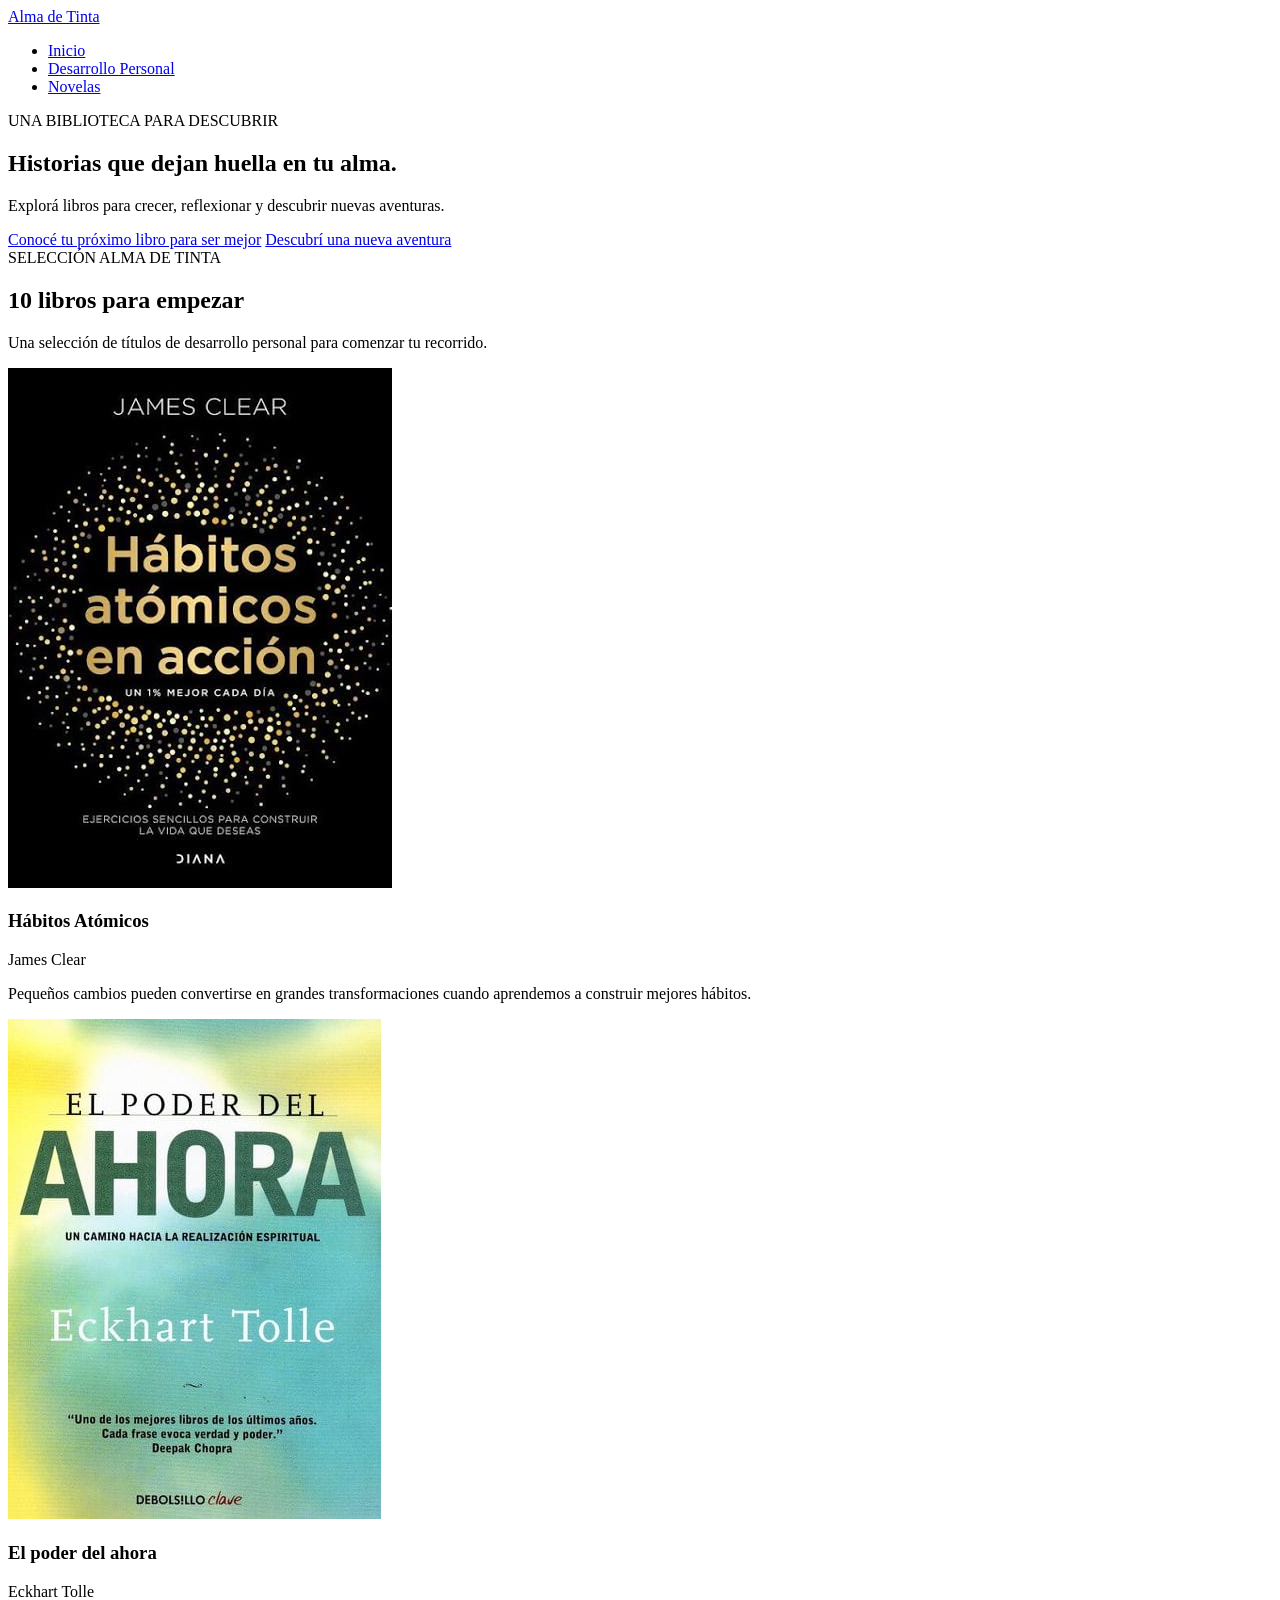
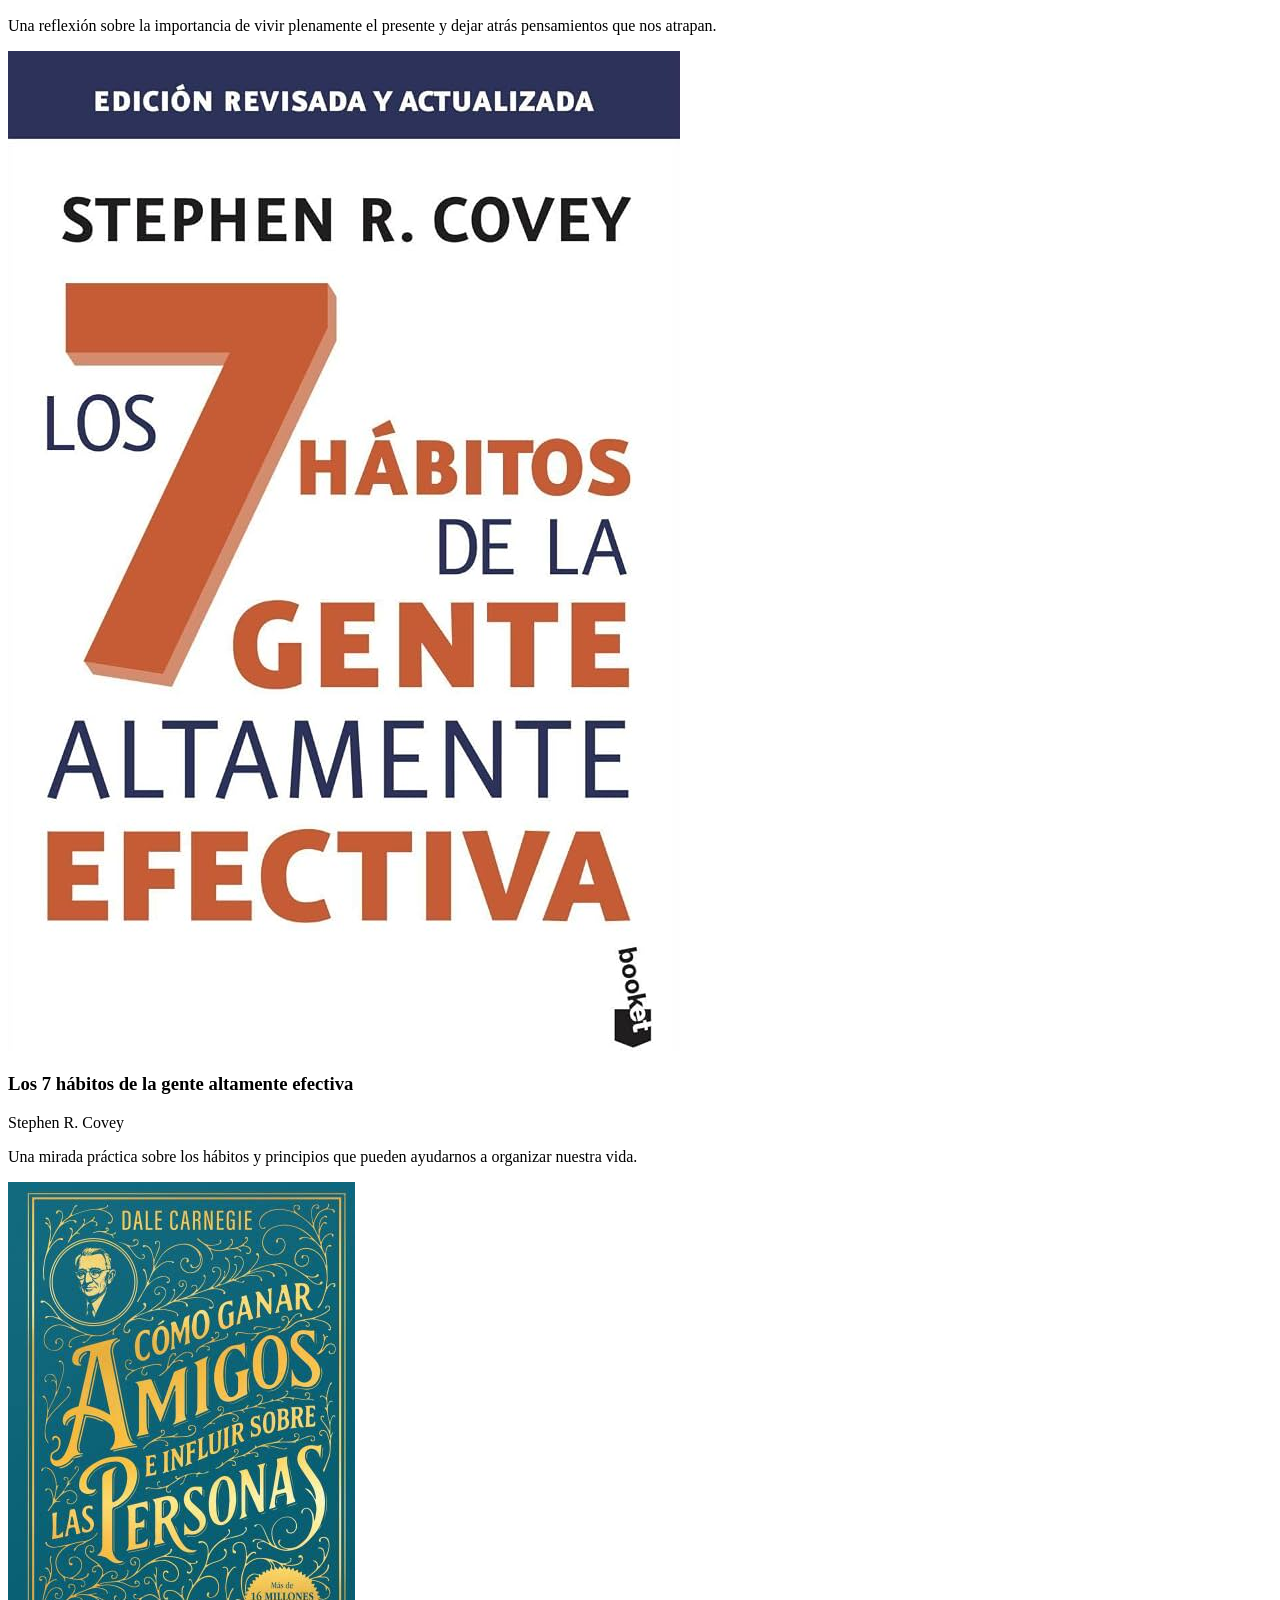
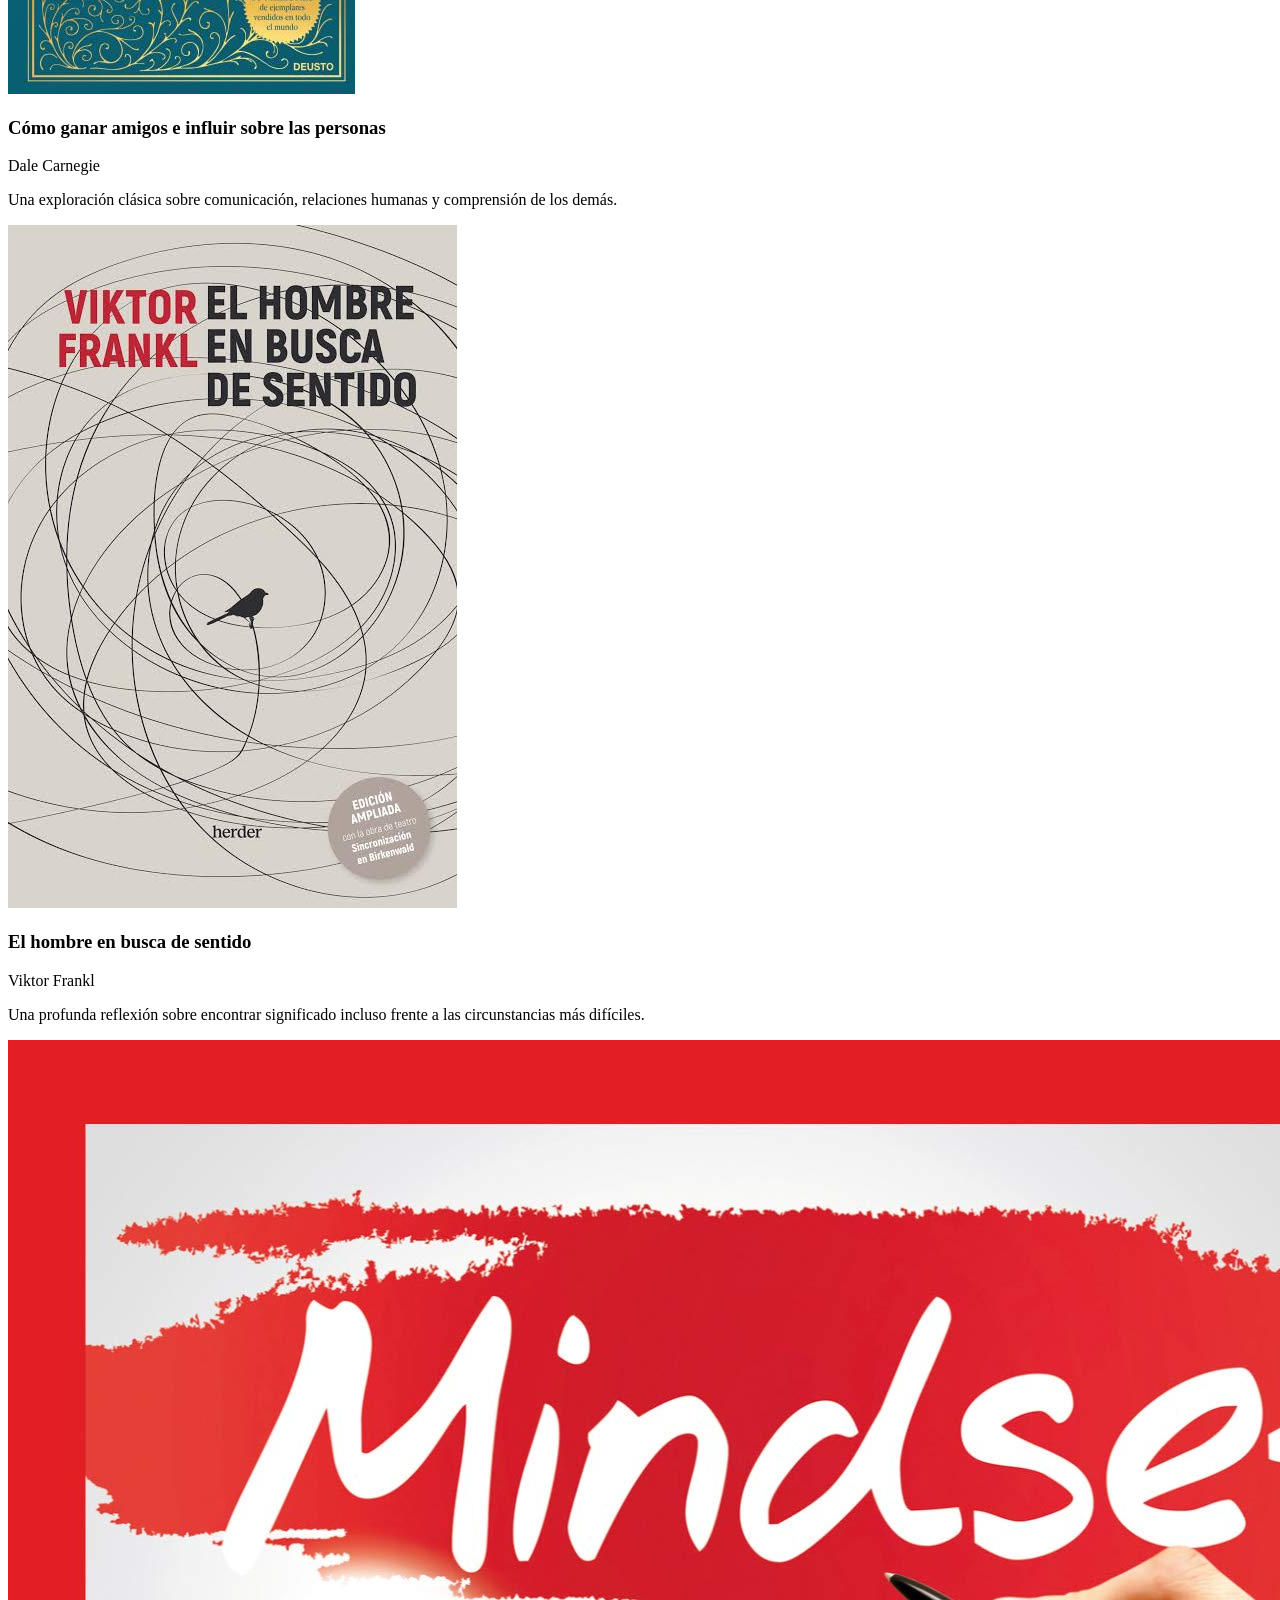
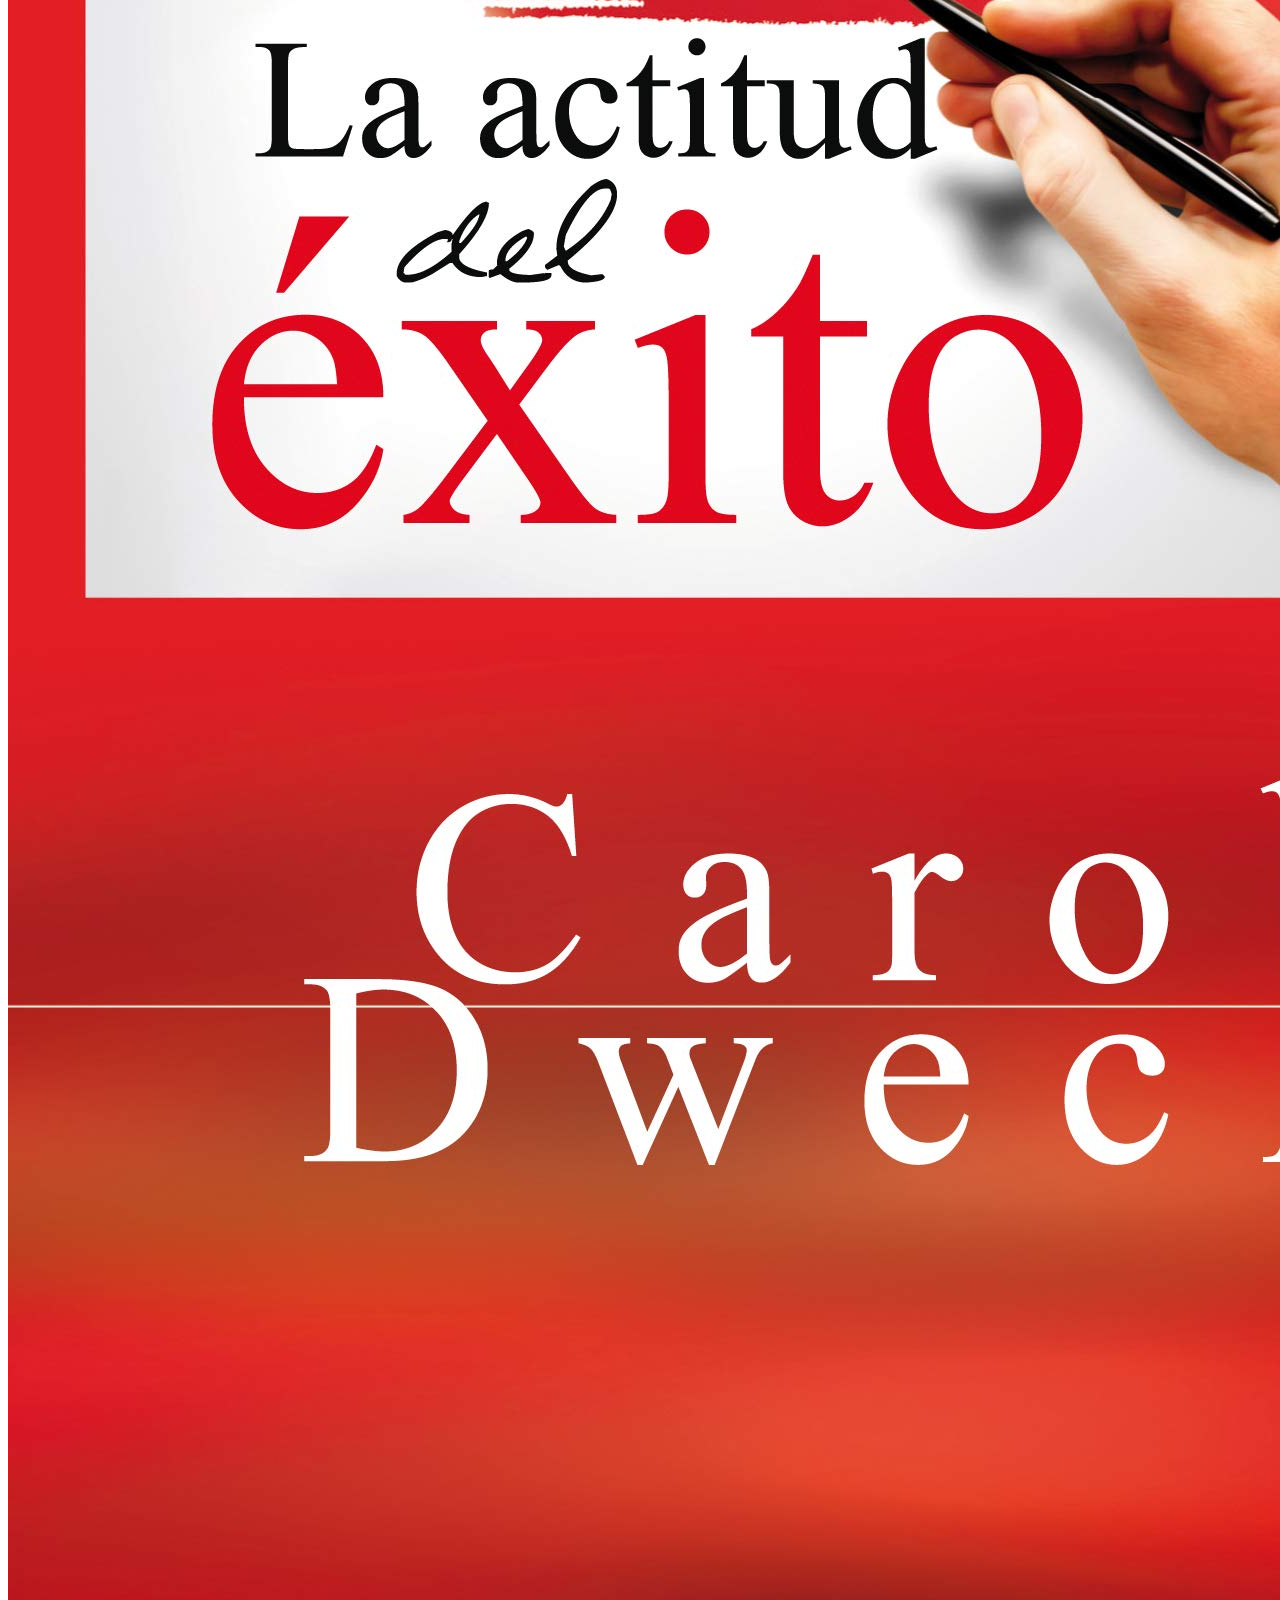
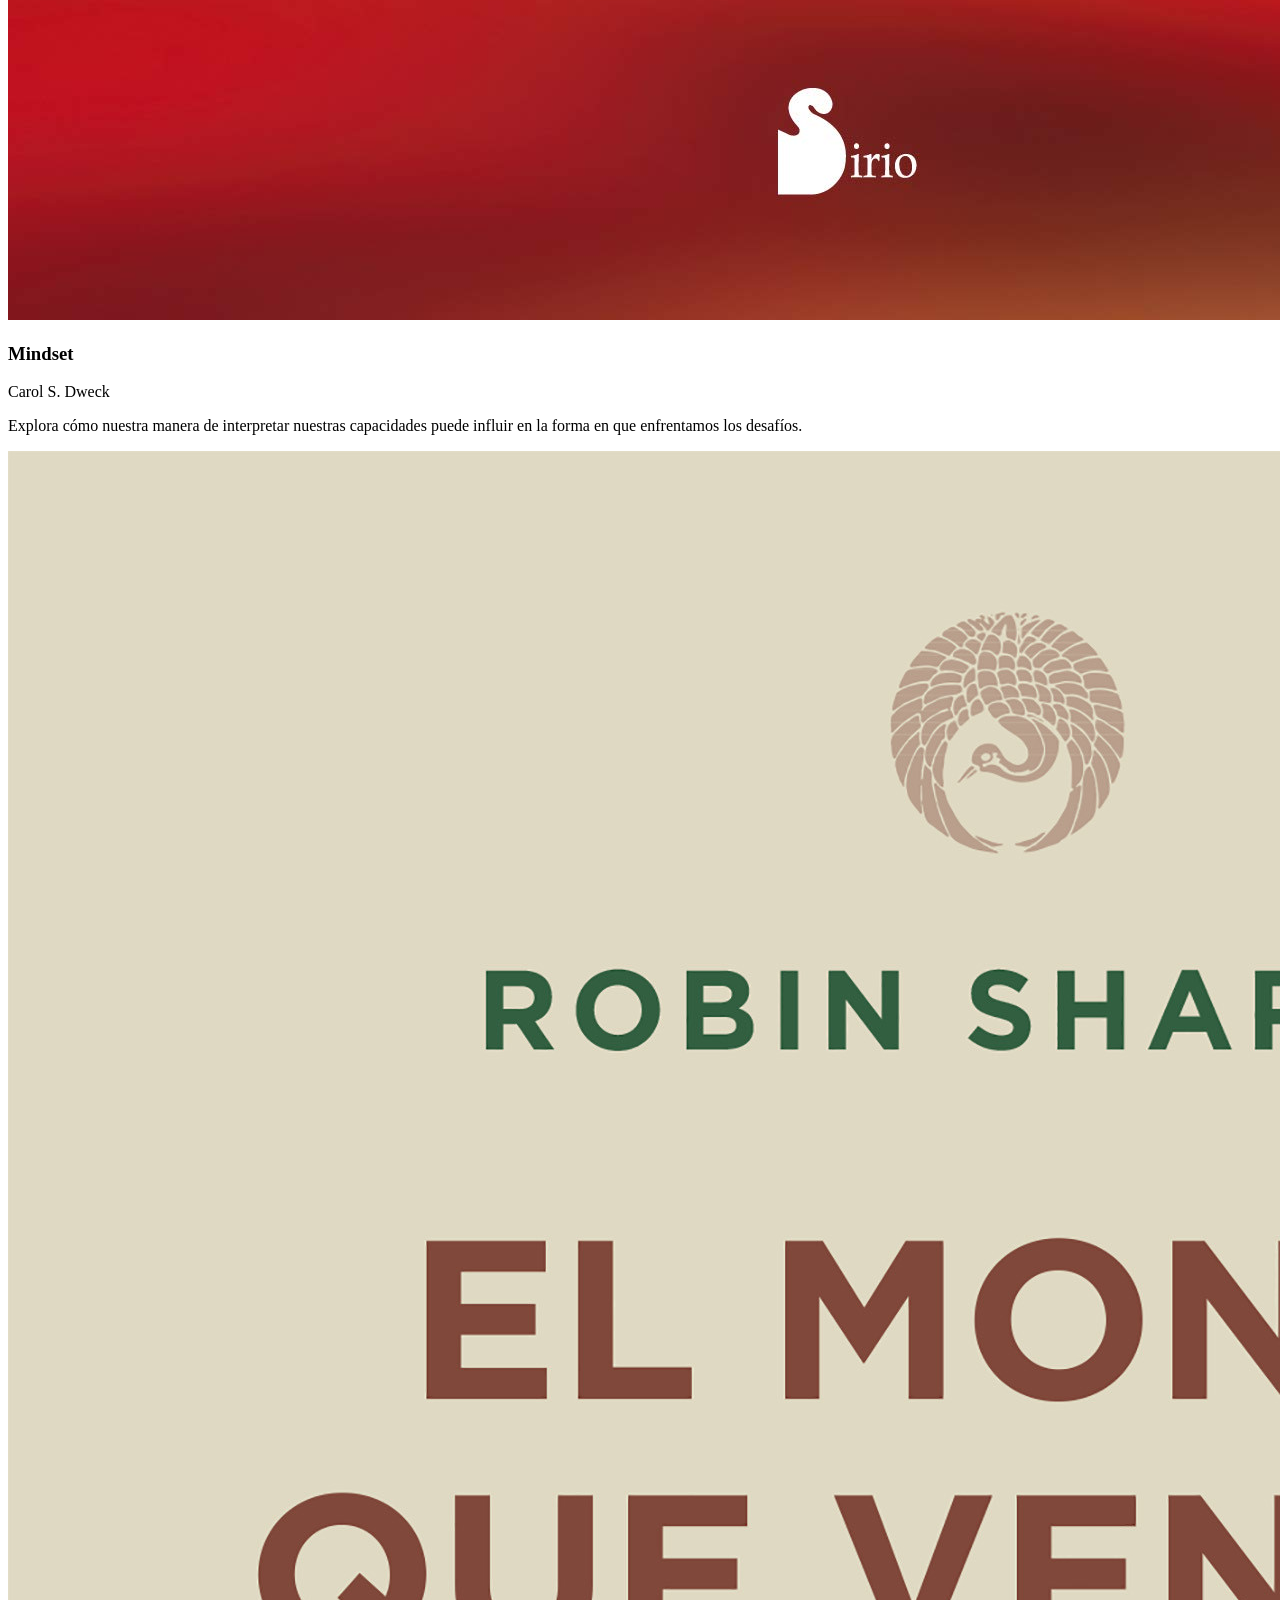
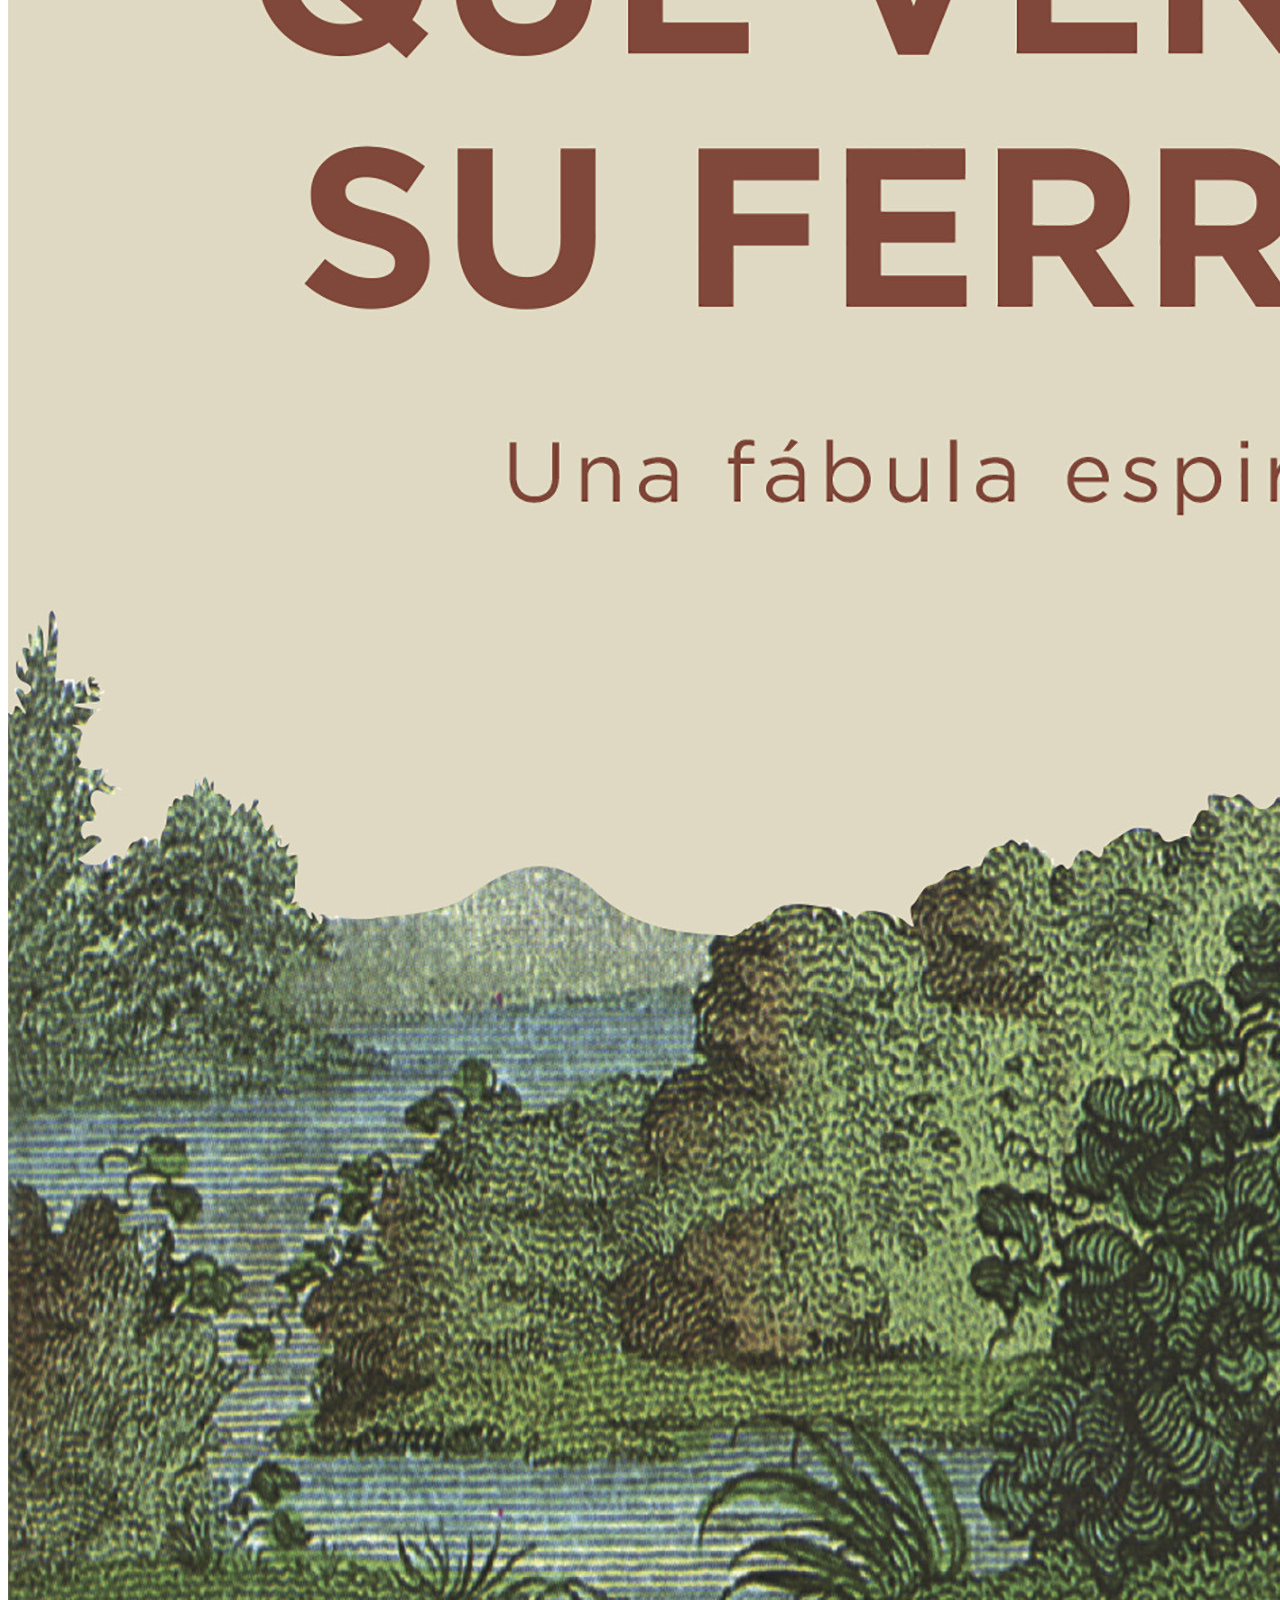
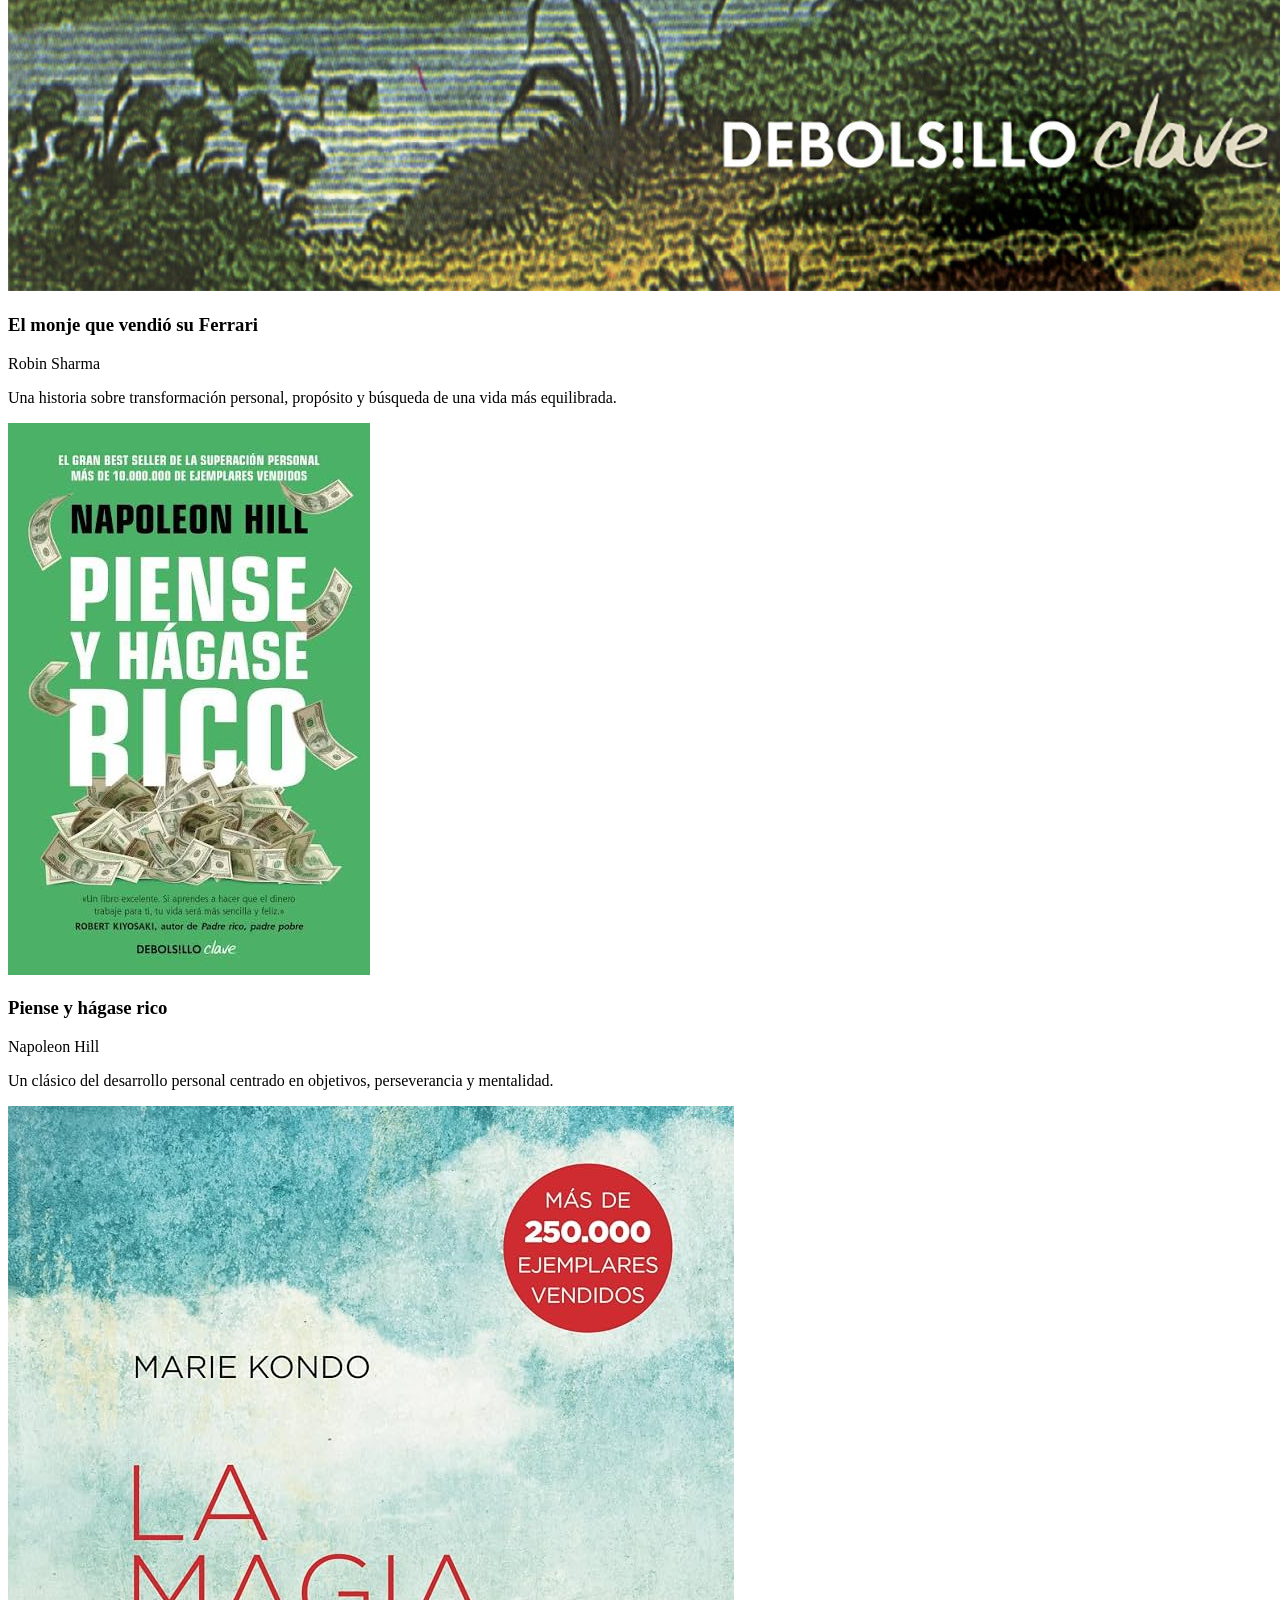
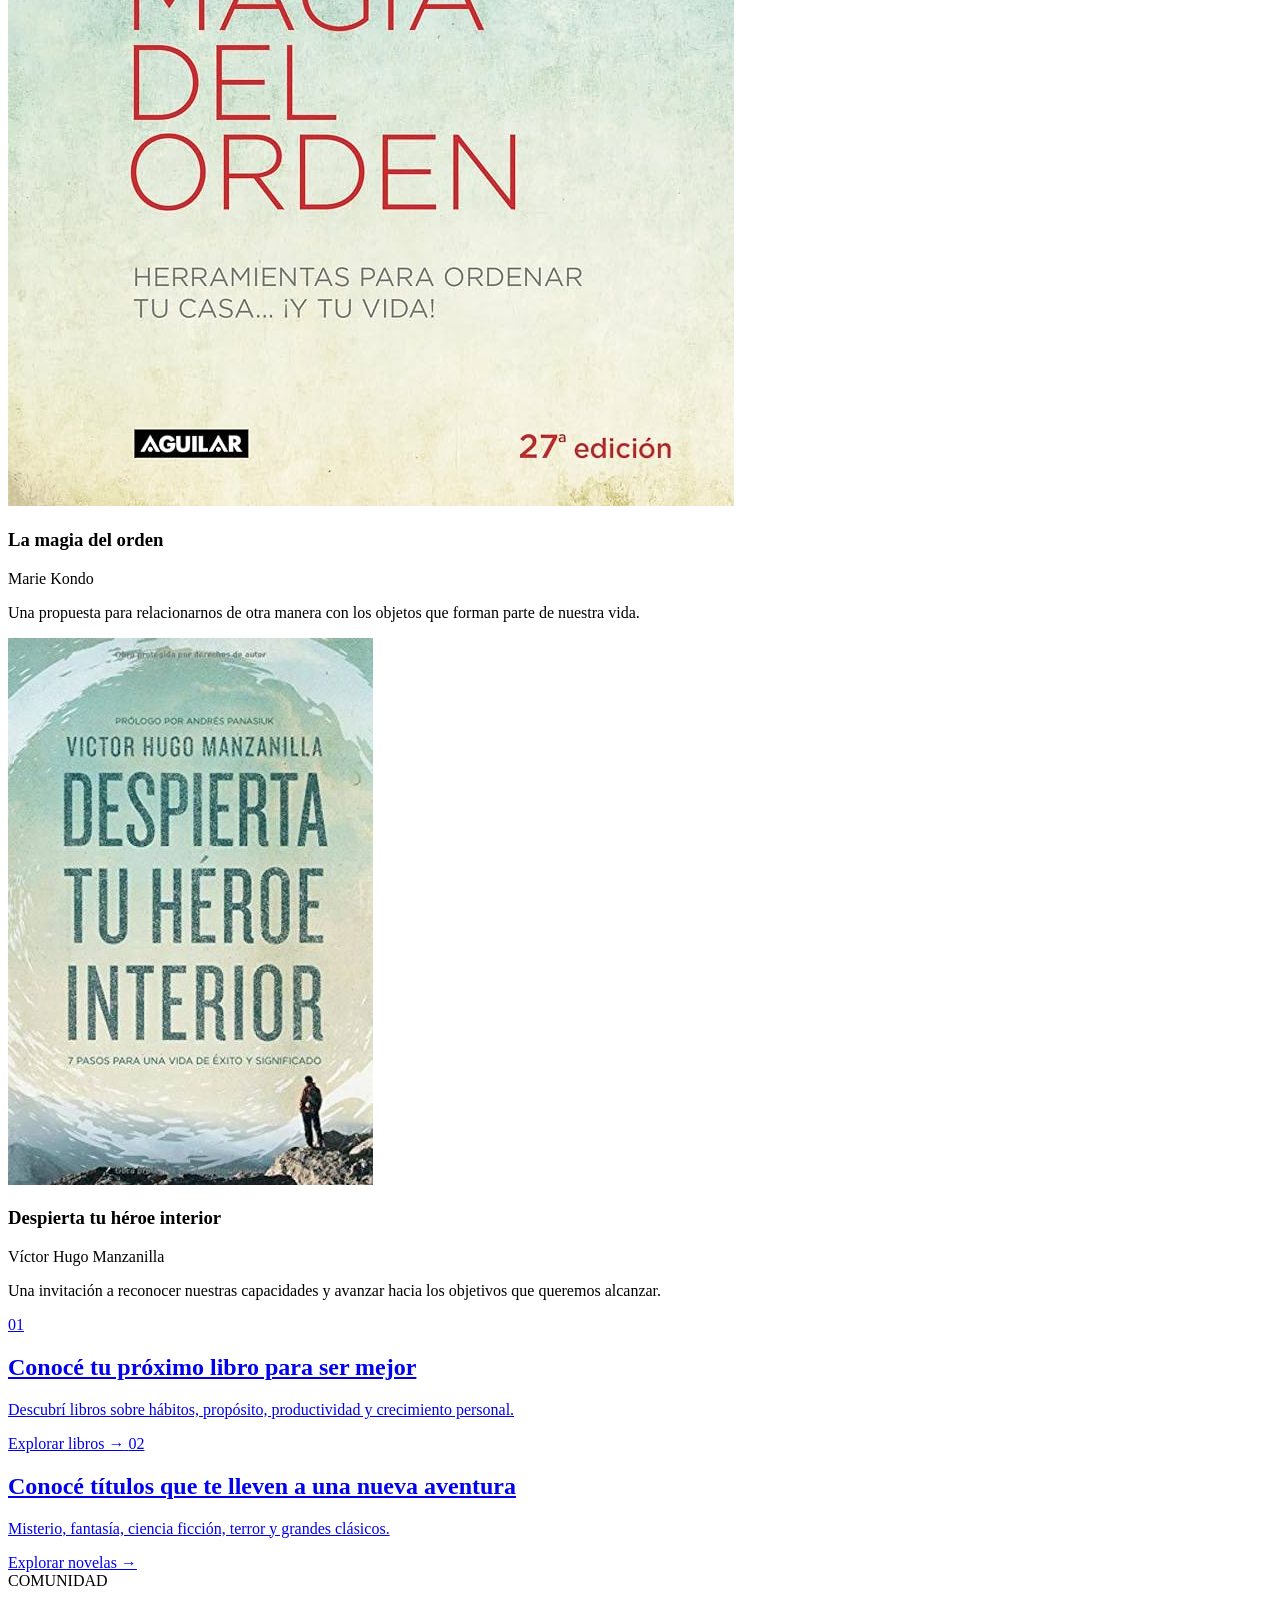
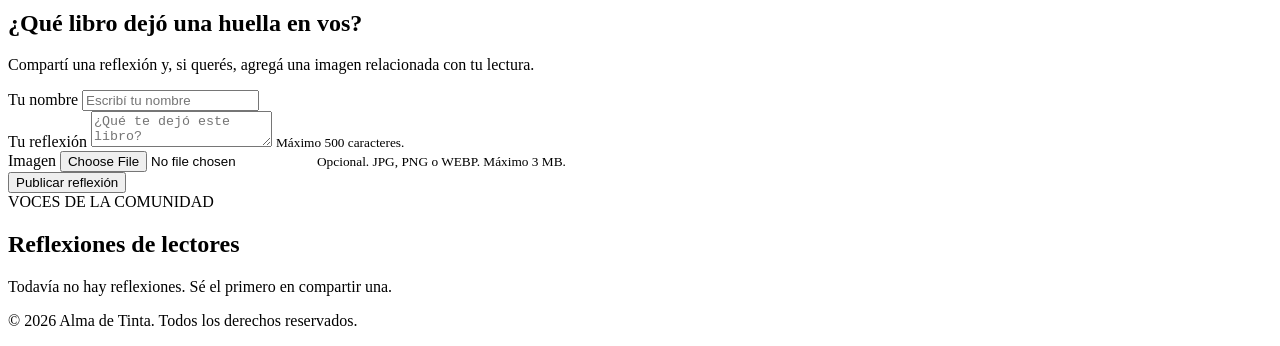
==== index.html @ 7ba9604d "Add files via upload" ====
<!DOCTYPE html>
<html lang="es">
<head>
    <meta charset="UTF-8">
    <meta name="viewport" content="width=device-width, initial-scale=1.0">
    <title>Alma de Tinta | Inicio</title>
    <link rel="stylesheet" href="css/estilos.css">
</head>
<body>

    <header class="main-header">
        <div class="container">
            <a href="index.html" class="logo">Alma de Tinta</a>
            <nav class="main-nav">
                <ul>
                    <li><a href="index.html" class="active">Inicio</a></li>
                    <li><a href="desarrollo.html">Desarrollo Personal</a></li>
                    <li><a href="novelas.html">Novelas</a></li>
                </ul>
            </nav>
        </div>
    </header>

    <main>
        <section class="hero">
            <div class="hero-content">
                <span class="eyebrow">UNA BIBLIOTECA PARA DESCUBRIR</span>
                <h1>Historias que dejan <span>huella en tu alma.</span></h1>
                <p>Explorá libros para crecer, reflexionar y descubrir nuevas aventuras.</p>
                <div class="hero-buttons">
                    <a href="desarrollo.html" class="btn btn-primary">Conocé tu próximo libro para ser mejor</a>
                    <a href="novelas.html" class="btn btn-secondary">Descubrí una nueva aventura</a>
                </div>
            </div>
        </section>

        <section class="section">
            <div class="container">
                <div class="section-heading">
                    <span class="eyebrow">SELECCIÓN ALMA DE TINTA</span>
                    <h2>10 libros para empezar</h2>
                    <p>Una selección de títulos de desarrollo personal para comenzar tu recorrido.</p>
                </div>
                <div class="book-grid">
                    <article class="book-card">
                        <div class="book-cover">
                            <img src="img/portadas/habitos-atomicos.jpg" alt="Hábitos Atómicos" onerror="this.src='https://placehold.co/400x600/1B2430/D4AF37?text=Portada';">
                        </div>
                        <div class="book-info">
                            <h3>Hábitos Atómicos</h3>
                            <p class="author">James Clear</p>
                            <p class="description">Pequeños cambios pueden convertirse en grandes transformaciones cuando aprendemos a construir mejores hábitos.</p>
                        </div>
                    </article>

                    <article class="book-card">
                        <div class="book-cover">
                            <img src="img/portadas/poder-del-ahora.jpg" alt="El poder del ahora" onerror="this.src='https://placehold.co/400x600/1B2430/D4AF37?text=Portada';">
                        </div>
                        <div class="book-info">
                            <h3>El poder del ahora</h3>
                            <p class="author">Eckhart Tolle</p>
                            <p class="description">Una reflexión sobre la importancia de vivir plenamente el presente y dejar atrás pensamientos que nos atrapan.</p>
                        </div>
                    </article>

                    <article class="book-card">
                        <div class="book-cover">
                            <img src="img/portadas/7-habitos.jpg" alt="Los 7 hábitos de la gente altamente efectiva" onerror="this.src='https://placehold.co/400x600/1B2430/D4AF37?text=Portada';">
                        </div>
                        <div class="book-info">
                            <h3>Los 7 hábitos de la gente altamente efectiva</h3>
                            <p class="author">Stephen R. Covey</p>
                            <p class="description">Una mirada práctica sobre los hábitos y principios que pueden ayudarnos a organizar nuestra vida.</p>
                        </div>
                    </article>

                    <article class="book-card">
                        <div class="book-cover">
                            <img src="img/portadas/como-ganar-amigos.jpg" alt="Cómo ganar amigos e influir sobre las personas" onerror="this.src='https://placehold.co/400x600/1B2430/D4AF37?text=Portada';">
                        </div>
                        <div class="book-info">
                            <h3>Cómo ganar amigos e influir sobre las personas</h3>
                            <p class="author">Dale Carnegie</p>
                            <p class="description">Una exploración clásica sobre comunicación, relaciones humanas y comprensión de los demás.</p>
                        </div>
                    </article>

                    <article class="book-card">
                        <div class="book-cover">
                            <img src="img/portadas/hombre-busca-sentido.jpg" alt="El hombre en busca de sentido" onerror="this.src='https://placehold.co/400x600/1B2430/D4AF37?text=Portada';">
                        </div>
                        <div class="book-info">
                            <h3>El hombre en busca de sentido</h3>
                            <p class="author">Viktor Frankl</p>
                            <p class="description">Una profunda reflexión sobre encontrar significado incluso frente a las circunstancias más difíciles.</p>
                        </div>
                    </article>

                    <article class="book-card">
                        <div class="book-cover">
                            <img src="img/portadas/mindset.jpg" alt="Mindset" onerror="this.src='https://placehold.co/400x600/1B2430/D4AF37?text=Portada';">
                        </div>
                        <div class="book-info">
                            <h3>Mindset</h3>
                            <p class="author">Carol S. Dweck</p>
                            <p class="description">Explora cómo nuestra manera de interpretar nuestras capacidades puede influir en la forma en que enfrentamos los desafíos.</p>
                        </div>
                    </article>

                    <article class="book-card">
                        <div class="book-cover">
                            <img src="img/portadas/monje-ferrari.jpg" alt="El monje que vendió su Ferrari" onerror="this.src='https://placehold.co/400x600/1B2430/D4AF37?text=Portada';">
                        </div>
                        <div class="book-info">
                            <h3>El monje que vendió su Ferrari</h3>
                            <p class="author">Robin Sharma</p>
                            <p class="description">Una historia sobre transformación personal, propósito y búsqueda de una vida más equilibrada.</p>
                        </div>
                    </article>

                    <article class="book-card">
                        <div class="book-cover">
                            <img src="img/portadas/piense-hagase-rico.jpg" alt="Piense y hágase rico" onerror="this.src='https://placehold.co/400x600/1B2430/D4AF37?text=Portada';">
                        </div>
                        <div class="book-info">
                            <h3>Piense y hágase rico</h3>
                            <p class="author">Napoleon Hill</p>
                            <p class="description">Un clásico del desarrollo personal centrado en objetivos, perseverancia y mentalidad.</p>
                        </div>
                    </article>

                    <article class="book-card">
                        <div class="book-cover">
                            <img src="img/portadas/magia-del-orden.jpg" alt="La magia del orden" onerror="this.src='https://placehold.co/400x600/1B2430/D4AF37?text=Portada';">
                        </div>
                        <div class="book-info">
                            <h3>La magia del orden</h3>
                            <p class="author">Marie Kondo</p>
                            <p class="description">Una propuesta para relacionarnos de otra manera con los objetos que forman parte de nuestra vida.</p>
                        </div>
                    </article>

                    <article class="book-card">
                        <div class="book-cover">
                            <img src="img/portadas/heroe-interior.jpg" alt="Despierta tu héroe interior" onerror="this.src='https://placehold.co/400x600/1B2430/D4AF37?text=Portada';">
                        </div>
                        <div class="book-info">
                            <h3>Despierta tu héroe interior</h3>
                            <p class="author">Víctor Hugo Manzanilla</p>
                            <p class="description">Una invitación a reconocer nuestras capacidades y avanzar hacia los objetivos que queremos alcanzar.</p>
                        </div>
                    </article>
                </div>
            </div>
        </section>

        <section class="discover-section">
            <div class="container">
                <div class="discover-grid">
                    <a href="desarrollo.html" class="discover-card">
                        <span class="discover-number">01</span>
                        <h2>Conocé tu próximo libro para ser mejor</h2>
                        <p>Descubrí libros sobre hábitos, propósito, productividad y crecimiento personal.</p>
                        <span class="discover-link">Explorar libros →</span>
                    </a>
                    <a href="novelas.html" class="discover-card">
                        <span class="discover-number">02</span>
                        <h2>Conocé títulos que te lleven a una nueva aventura</h2>
                        <p>Misterio, fantasía, ciencia ficción, terror y grandes clásicos.</p>
                        <span class="discover-link">Explorar novelas →</span>
                    </a>
                </div>
            </div>
        </section>

        <section class="comments-section">
            <div class="container narrow">
                <div class="section-heading">
                    <span class="eyebrow">COMUNIDAD</span>
                    <h2>¿Qué libro dejó una huella en vos?</h2>
                    <p>Compartí una reflexión y, si querés, agregá una imagen relacionada con tu lectura.</p>
                </div>
                <form action="#" method="POST" class="comment-form">
                    <div class="form-group">
                        <label for="nombre">Tu nombre</label>
                        <input type="text" id="nombre" name="nombre" maxlength="50" required placeholder="Escribí tu nombre">
                    </div>
                    <div class="form-group">
                        <label for="comentario">Tu reflexión</label>
                        <textarea id="comentario" name="comentario" maxlength="500" required placeholder="¿Qué te dejó este libro?"></textarea>
                        <small>Máximo 500 caracteres.</small>
                    </div>
                    <div class="form-group">
                        <label for="imagen">Imagen</label>
                        <input type="file" id="imagen" name="imagen" accept="image/jpeg,image/png,image/webp">
                        <small>Opcional. JPG, PNG o WEBP. Máximo 3 MB.</small>
                    </div>
                    <button type="submit" class="btn btn-primary">Publicar reflexión</button>
                </form>
            </div>
        </section>

        <section class="published-comments">
            <div class="container">
                <div class="section-heading">
                    <span class="eyebrow">VOCES DE LA COMUNIDAD</span>
                    <h2>Reflexiones de lectores</h2>
                </div>
                <div class="empty-comments">
                    Todavía no hay reflexiones. Sé el primero en compartir una.
                </div>
            </div>
        </section>
    </main>

    <footer class="main-footer">
        <div class="container">
            <p>&copy; 2026 Alma de Tinta. Todos los derechos reservados.</p>
        </div>
    </footer>

</body>
</html>
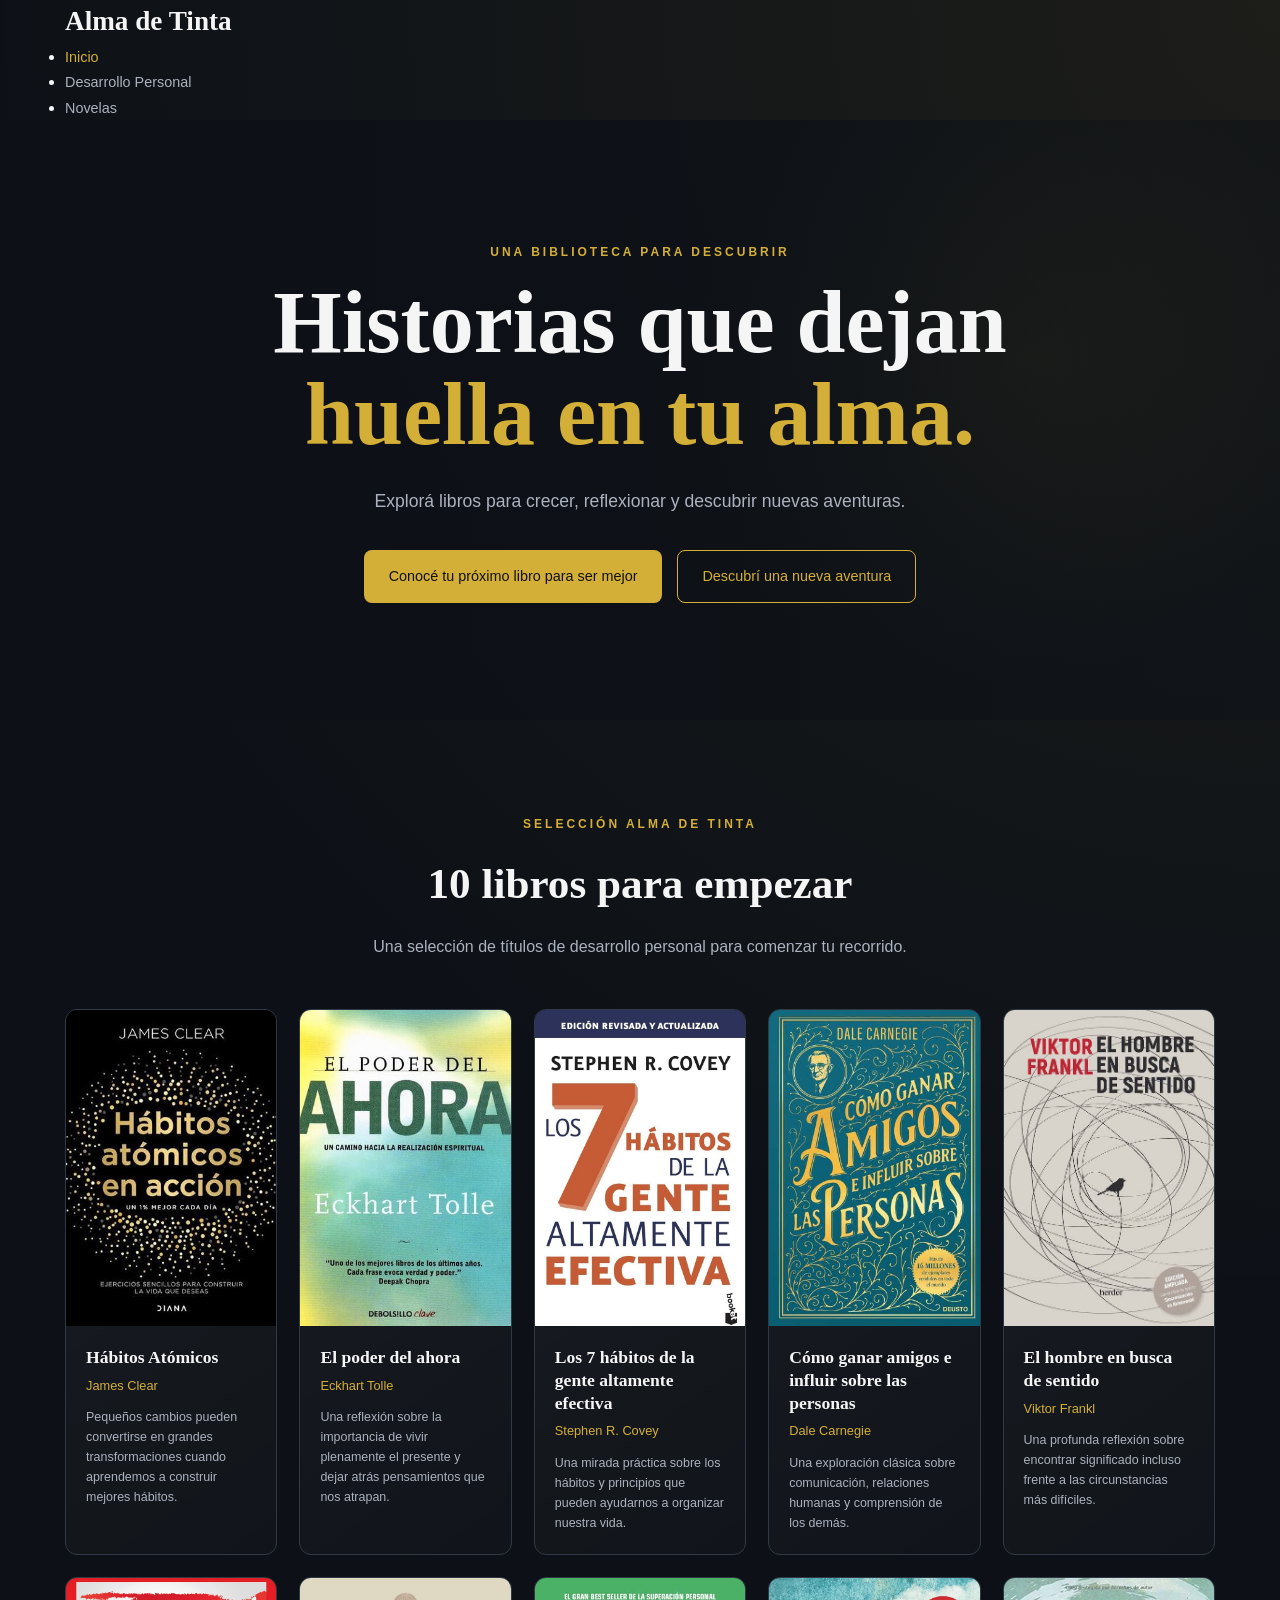
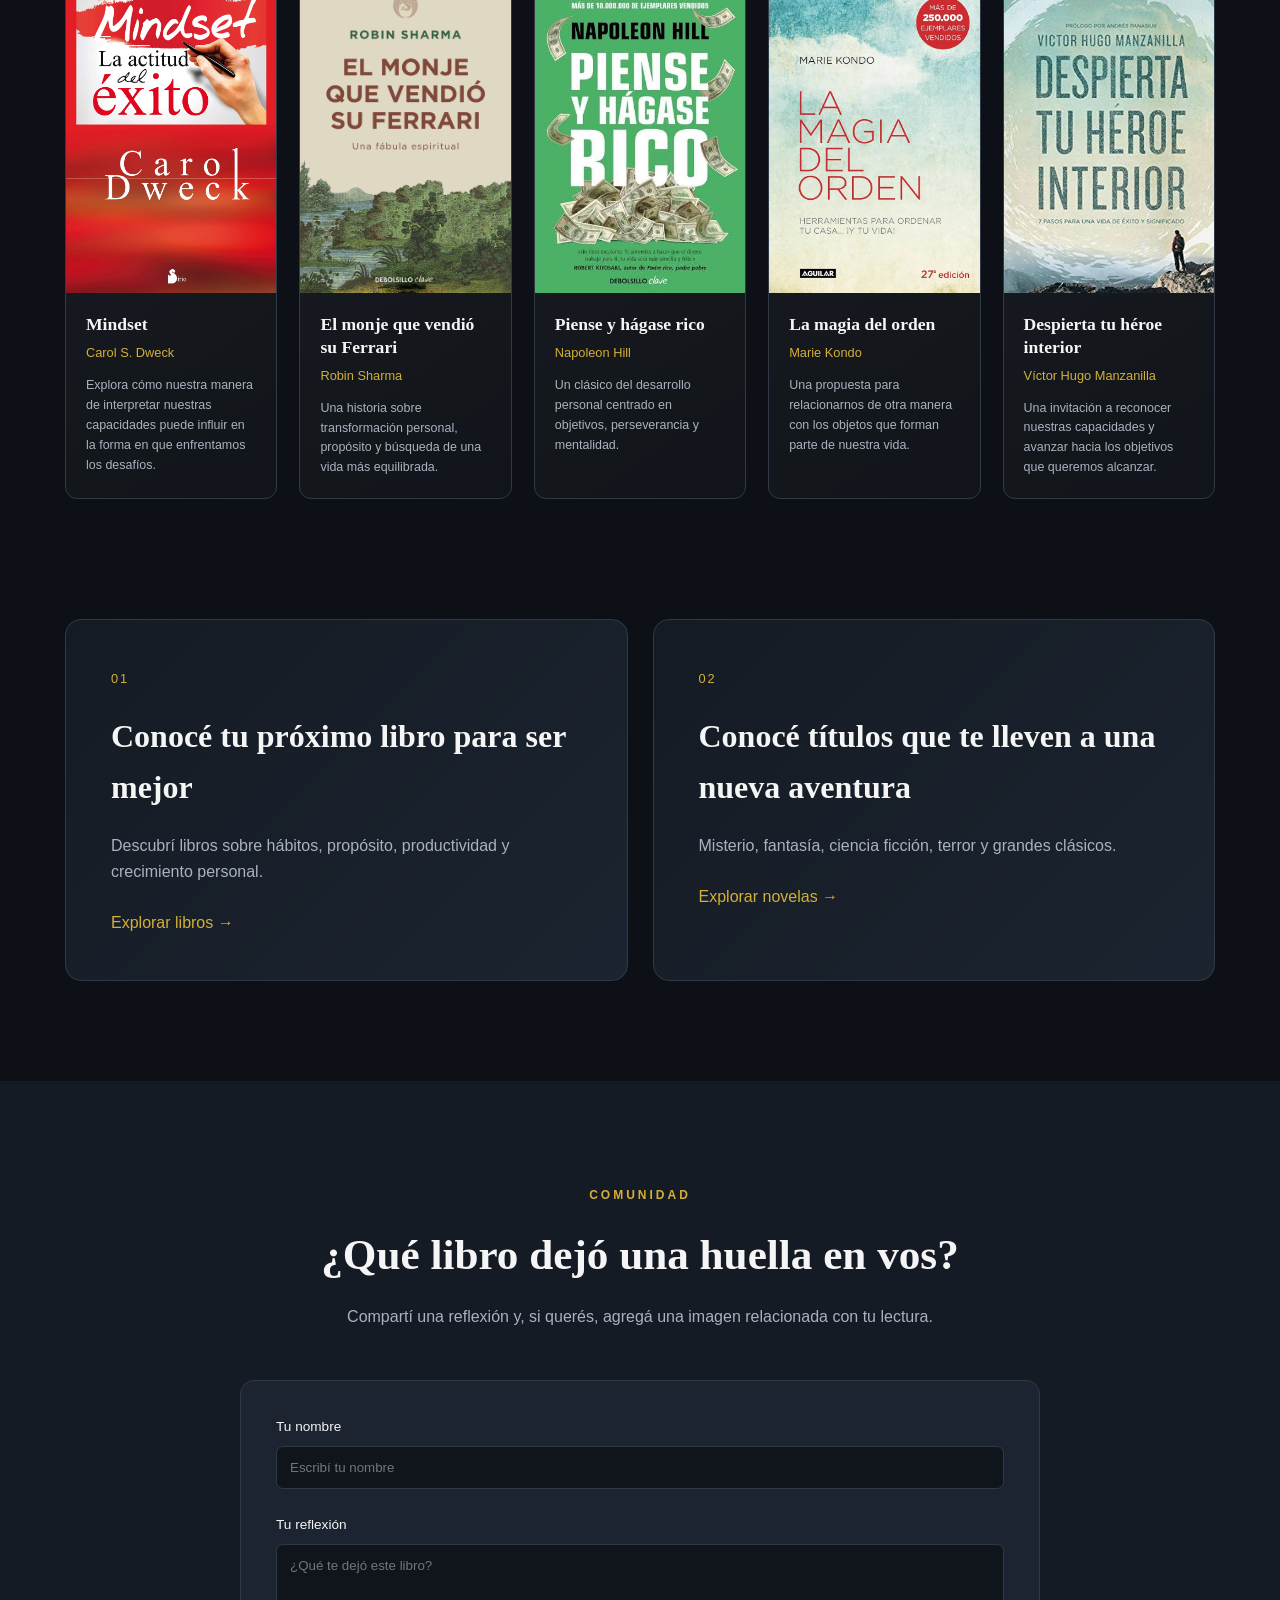
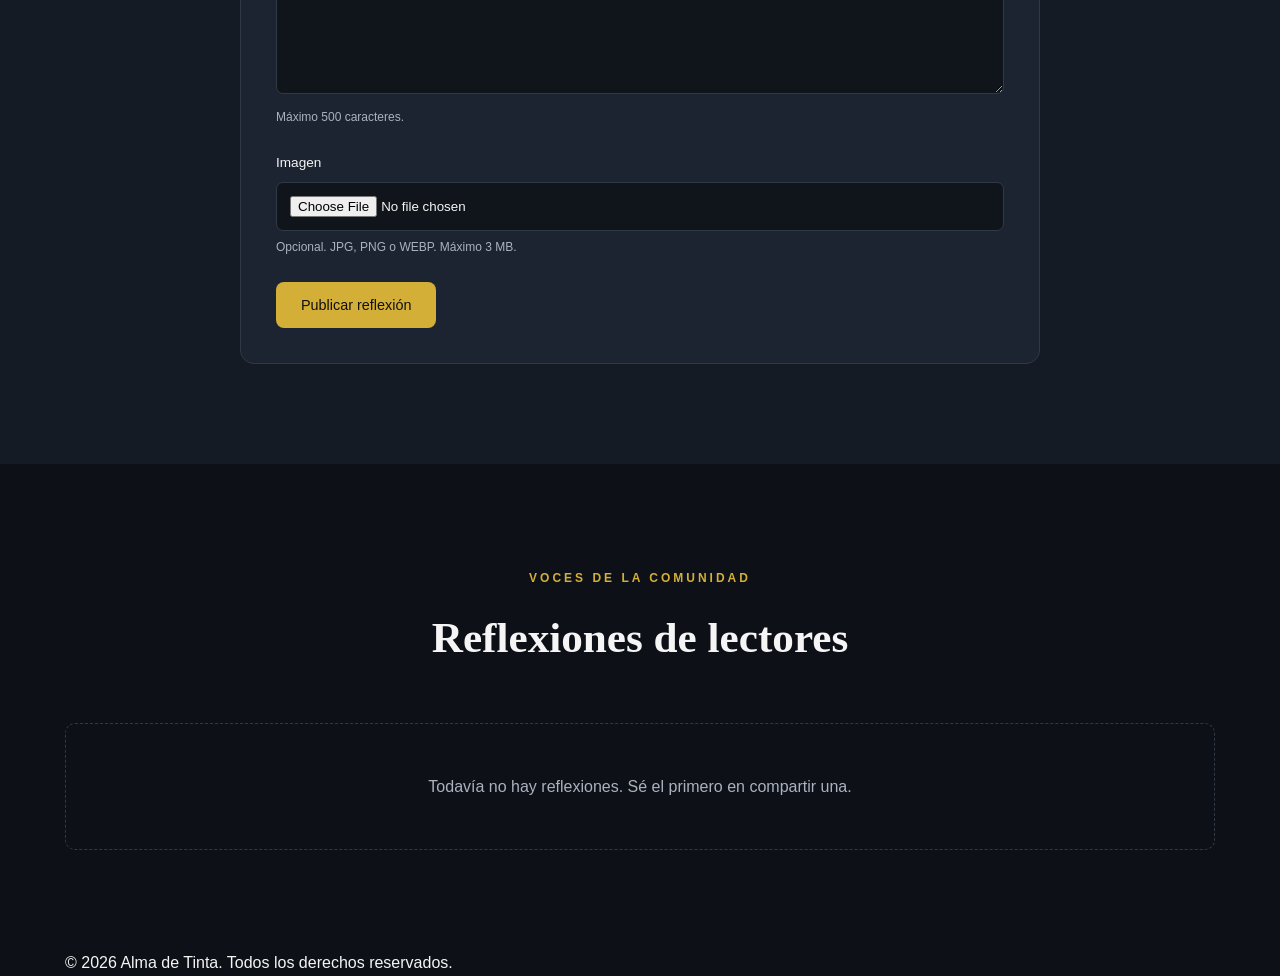
==== commit 0d2d1aee: "Update index.html" ====
--- a/index.html
+++ b/index.html
@@ -4,7 +4,7 @@
     <meta charset="UTF-8">
     <meta name="viewport" content="width=device-width, initial-scale=1.0">
     <title>Alma de Tinta | Inicio</title>
-    <link rel="stylesheet" href="css/estilos.css">
+    <link rel="stylesheet" href="css/style.css">
 </head>
 <body>
 
@@ -221,4 +221,4 @@
     </footer>
 
 </body>
-</html>+</html>
--- a/css/style.css
+++ b/css/style.css
@@ -0,0 +1,571 @@
+* {
+    margin: 0;
+    padding: 0;
+    box-sizing: border-box;
+}
+
+:root {
+    --background: #0D1117;
+    --background-secondary: #151B24;
+    --card: #1B2430;
+    --gold: #D4AF37;
+    --gold-light: #E7C967;
+    --text: #F5F5F5;
+    --text-secondary: #AAB2BF;
+    --border: #303A46;
+}
+
+html {
+    scroll-behavior: smooth;
+}
+
+body {
+    background: radial-gradient(circle at top right, rgba(212,175,55,0.08), transparent 30%), var(--background);
+    color: var(--text);
+    font-family: "Poppins", sans-serif;
+    line-height: 1.6;
+}
+
+a {
+    text-decoration: none;
+    color: inherit;
+}
+
+img {
+    max-width: 100%;
+    display: block;
+}
+
+.container {
+    width: min(1150px, 90%);
+    margin: auto;
+}
+
+.narrow {
+    width: min(800px, 90%);
+}
+
+/* =========================
+   HEADER
+========================= */
+.header {
+    position: sticky;
+    top: 0;
+    z-index: 1000;
+    background: rgba(13,17,23,0.92);
+    backdrop-filter: blur(12px);
+    border-bottom: 1px solid var(--border);
+}
+
+.navbar {
+    min-height: 75px;
+    display: flex;
+    align-items: center;
+    justify-content: space-between;
+}
+
+.logo {
+    font-family: "Playfair Display", serif;
+    font-size: 1.7rem;
+    font-weight: 700;
+}
+
+.logo span {
+    color: var(--gold);
+}
+
+nav {
+    display: flex;
+    gap: 30px;
+}
+
+nav a {
+    color: var(--text-secondary);
+    font-size: 0.9rem;
+    transition: 0.3s;
+}
+
+nav a:hover,
+nav a.active {
+    color: var(--gold);
+}
+
+/* =========================
+   HERO
+========================= */
+.hero {
+    min-height: 600px;
+    display: flex;
+    align-items: center;
+    background: linear-gradient(90deg, rgba(13,17,23,1) 0%, rgba(13,17,23,0.92) 45%, rgba(13,17,23,0.5) 100%),
+                radial-gradient(circle at 80% 40%, rgba(212,175,55,0.12), transparent 30%);
+}
+
+.hero-content {
+    width: min(850px, 90%);
+    margin: auto;
+    text-align: center;
+}
+
+.eyebrow {
+    display: inline-block;
+    margin-bottom: 15px;
+    color: var(--gold);
+    font-size: 0.75rem;
+    font-weight: 600;
+    letter-spacing: 3px;
+}
+
+.hero h1 {
+    font-family: "Playfair Display", serif;
+    font-size: clamp(3rem, 7vw, 5.5rem);
+    line-height: 1.05;
+    margin-bottom: 25px;
+}
+
+.hero h1 span {
+    color: var(--gold);
+}
+
+.hero p {
+    color: var(--text-secondary);
+    max-width: 650px;
+    margin: auto;
+    font-size: 1.1rem;
+}
+
+.hero-buttons {
+    display: flex;
+    justify-content: center;
+    flex-wrap: wrap;
+    gap: 15px;
+    margin-top: 35px;
+}
+
+/* =========================
+   BUTTONS
+========================= */
+.btn {
+    display: inline-flex;
+    align-items: center;
+    justify-content: center;
+    padding: 14px 24px;
+    border-radius: 8px;
+    font-size: 0.9rem;
+    font-weight: 500;
+    border: 1px solid transparent;
+    cursor: pointer;
+    transition: 0.3s;
+}
+
+.btn-primary {
+    background: var(--gold);
+    color: #111;
+}
+
+.btn-primary:hover {
+    background: var(--gold-light);
+    transform: translateY(-3px);
+}
+
+.btn-secondary {
+    border-color: var(--gold);
+    color: var(--gold);
+}
+
+.btn-secondary:hover {
+    background: var(--gold);
+    color: #111;
+    transform: translateY(-3px);
+}
+
+/* =========================
+   SECTIONS
+========================= */
+.section {
+    padding: 90px 0;
+}
+
+.section-heading {
+    text-align: center;
+    max-width: 700px;
+    margin: 0 auto 50px;
+}
+
+.section-heading h2 {
+    font-family: "Playfair Display", serif;
+    font-size: 2.7rem;
+    margin-bottom: 15px;
+}
+
+.section-heading p {
+    color: var(--text-secondary);
+}
+
+/* =========================
+   BOOK GRID
+========================= */
+.book-grid {
+    display: grid;
+    grid-template-columns: repeat(5, 1fr);
+    gap: 22px;
+}
+
+.book-card {
+    background: linear-gradient(145deg, rgba(255,255,255,0.05), rgba(255,255,255,0.015));
+    border: 1px solid var(--border);
+    border-radius: 12px;
+    overflow: hidden;
+    transition: transform 0.3s, border-color 0.3s, box-shadow 0.3s;
+}
+
+.book-card:hover {
+    transform: translateY(-8px);
+    border-color: rgba(212,175,55,0.6);
+    box-shadow: 0 20px 40px rgba(0,0,0,0.35);
+}
+
+.book-cover {
+    aspect-ratio: 2 / 3;
+    overflow: hidden;
+    background: #10151c;
+}
+
+.book-cover img {
+    width: 100%;
+    height: 100%;
+    object-fit: cover;
+    transition: 0.4s;
+}
+
+.book-card:hover .book-cover img {
+    transform: scale(1.04);
+}
+
+.book-info {
+    padding: 20px;
+}
+
+.book-info h3 {
+    font-family: "Playfair Display", serif;
+    font-size: 1.1rem;
+    line-height: 1.3;
+    margin-bottom: 7px;
+}
+
+.author {
+    color: var(--gold);
+    font-size: 0.8rem;
+    margin-bottom: 12px;
+}
+
+.description {
+    color: var(--text-secondary);
+    font-size: 0.78rem;
+}
+
+/* =========================
+   DISCOVER
+========================= */
+.discover-section {
+    padding: 30px 0 100px;
+}
+
+.discover-grid {
+    display: grid;
+    grid-template-columns: repeat(2, 1fr);
+    gap: 25px;
+}
+
+.discover-card {
+    padding: 45px;
+    border: 1px solid var(--border);
+    border-radius: 16px;
+    background: linear-gradient(135deg, #151B24, #1B2430);
+    transition: 0.3s;
+}
+
+.discover-card:hover {
+    border-color: var(--gold);
+    transform: translateY(-5px);
+}
+
+.discover-number {
+    color: var(--gold);
+    font-size: 0.8rem;
+    letter-spacing: 2px;
+}
+
+.discover-card h2 {
+    font-family: "Playfair Display", serif;
+    font-size: 2rem;
+    margin: 20px 0;
+}
+
+.discover-card p {
+    color: var(--text-secondary);
+    margin-bottom: 25px;
+}
+
+.discover-link {
+    color: var(--gold);
+    font-weight: 500;
+}
+
+/* =========================
+   CATALOG HERO
+========================= */
+.catalog-hero {
+    padding: 110px 0 80px;
+    background: radial-gradient(circle at 70% 50%, rgba(212,175,55,0.1), transparent 35%);
+}
+
+.catalog-hero h1 {
+    font-family: "Playfair Display", serif;
+    font-size: clamp(3rem, 6vw, 5rem);
+    max-width: 750px;
+    line-height: 1.1;
+}
+
+.catalog-hero p {
+    max-width: 650px;
+    color: var(--text-secondary);
+    margin-top: 20px;
+}
+
+.catalog-header {
+    display: flex;
+    justify-content: space-between;
+    align-items: flex-end;
+    margin-bottom: 40px;
+}
+
+.catalog-header h2 {
+    font-family: "Playfair Display", serif;
+    font-size: 2.5rem;
+}
+
+.page-counter {
+    color: var(--text-secondary);
+    font-size: 0.85rem;
+}
+
+/* =========================
+   PAGINATION
+========================= */
+.pagination {
+    display: flex;
+    justify-content: center;
+    align-items: center;
+    gap: 20px;
+    margin-top: 60px;
+}
+
+.pagination-numbers {
+    display: flex;
+    gap: 8px;
+}
+
+.pagination-numbers a {
+    width: 42px;
+    height: 42px;
+    display: flex;
+    justify-content: center;
+    align-items: center;
+    border: 1px solid var(--border);
+    border-radius: 7px;
+    color: var(--text-secondary);
+}
+
+.pagination-numbers a:hover,
+.pagination-numbers a.current {
+    background: var(--gold);
+    color: #111;
+    border-color: var(--gold);
+}
+
+.pagination-arrow {
+    color: var(--gold);
+    font-size: 0.85rem;
+}
+
+/* =========================
+   COMMENTS
+========================= */
+.comments-section {
+    padding: 100px 0;
+    background: var(--background-secondary);
+}
+
+.comment-form {
+    background: var(--card);
+    border: 1px solid var(--border);
+    padding: 35px;
+    border-radius: 14px;
+}
+
+.form-group {
+    margin-bottom: 25px;
+}
+
+.form-group label {
+    display: block;
+    margin-bottom: 8px;
+    font-size: 0.85rem;
+}
+
+.form-group input,
+.form-group textarea {
+    width: 100%;
+    background: #10151c;
+    color: var(--text);
+    border: 1px solid var(--border);
+    border-radius: 7px;
+    padding: 13px;
+    font-family: "Poppins", sans-serif;
+    outline: none;
+}
+
+.form-group input:focus,
+.form-group textarea:focus {
+    border-color: var(--gold);
+}
+
+.form-group textarea {
+    min-height: 150px;
+    resize: vertical;
+}
+
+.form-group small {
+    display: block;
+    margin-top: 7px;
+    color: var(--text-secondary);
+    font-size: 0.75rem;
+}
+
+/* =========================
+   PUBLISHED COMMENTS
+========================= */
+.published-comments {
+    padding: 100px 0;
+}
+
+.comments-grid {
+    display: grid;
+    grid-template-columns: repeat(3, 1fr);
+    gap: 20px;
+}
+
+.comment-card {
+    background: var(--card);
+    border: 1px solid var(--border);
+    border-radius: 12px;
+    padding: 25px;
+}
+
+.comment-card h3 {
+    font-family: "Playfair Display", serif;
+    margin-bottom: 12px;
+}
+
+.comment-card p {
+    color: var(--text-secondary);
+    font-size: 0.9rem;
+}
+
+.comment-card small {
+    display: block;
+    color: #687383;
+    margin-top: 15px;
+}
+
+.comment-image {
+    width: 100%;
+    max-height: 300px;
+    object-fit: cover;
+    border-radius: 8px;
+    margin-top: 20px;
+}
+
+.empty-comments {
+    text-align: center;
+    padding: 50px;
+    border: 1px dashed var(--border);
+    border-radius: 10px;
+    color: var(--text-secondary);
+}
+
+/* =========================
+   FOOTER
+========================= */
+.footer {
+    border-top: 1px solid var(--border);
+    padding: 50px 0;
+    text-align: center;
+    color: var(--text-secondary);
+}
+
+.footer-logo {
+    font-family: "Playfair Display", serif;
+    font-size: 1.5rem;
+    color: var(--text);
+}
+
+.copyright {
+    margin-top: 15px;
+    font-size: 0.75rem;
+}
+
+/* =========================
+   RESPONSIVE
+========================= */
+@media (max-width: 1000px) {
+    .book-grid {
+        grid-template-columns: repeat(3, 1fr);
+    }
+}
+
+@media (max-width: 700px) {
+    .navbar {
+        flex-direction: column;
+        padding: 15px 0;
+        gap: 15px;
+    }
+    nav {
+        gap: 15px;
+        flex-wrap: wrap;
+        justify-content: center;
+    }
+    .hero {
+        min-height: 550px;
+    }
+    .book-grid {
+        grid-template-columns: repeat(2, 1fr);
+    }
+    .discover-grid {
+        grid-template-columns: 1fr;
+    }
+    .comments-grid {
+        grid-template-columns: 1fr;
+    }
+    .catalog-header {
+        flex-direction: column;
+        align-items: flex-start;
+        gap: 10px;
+    }
+}
+
+@media (max-width: 450px) {
+    .book-grid {
+        grid-template-columns: 1fr;
+    }
+    .hero h1 {
+        font-size: 2.8rem;
+    }
+    .discover-card {
+        padding: 30px;
+    }
+    .pagination {
+        flex-wrap: wrap;
+    }
+}
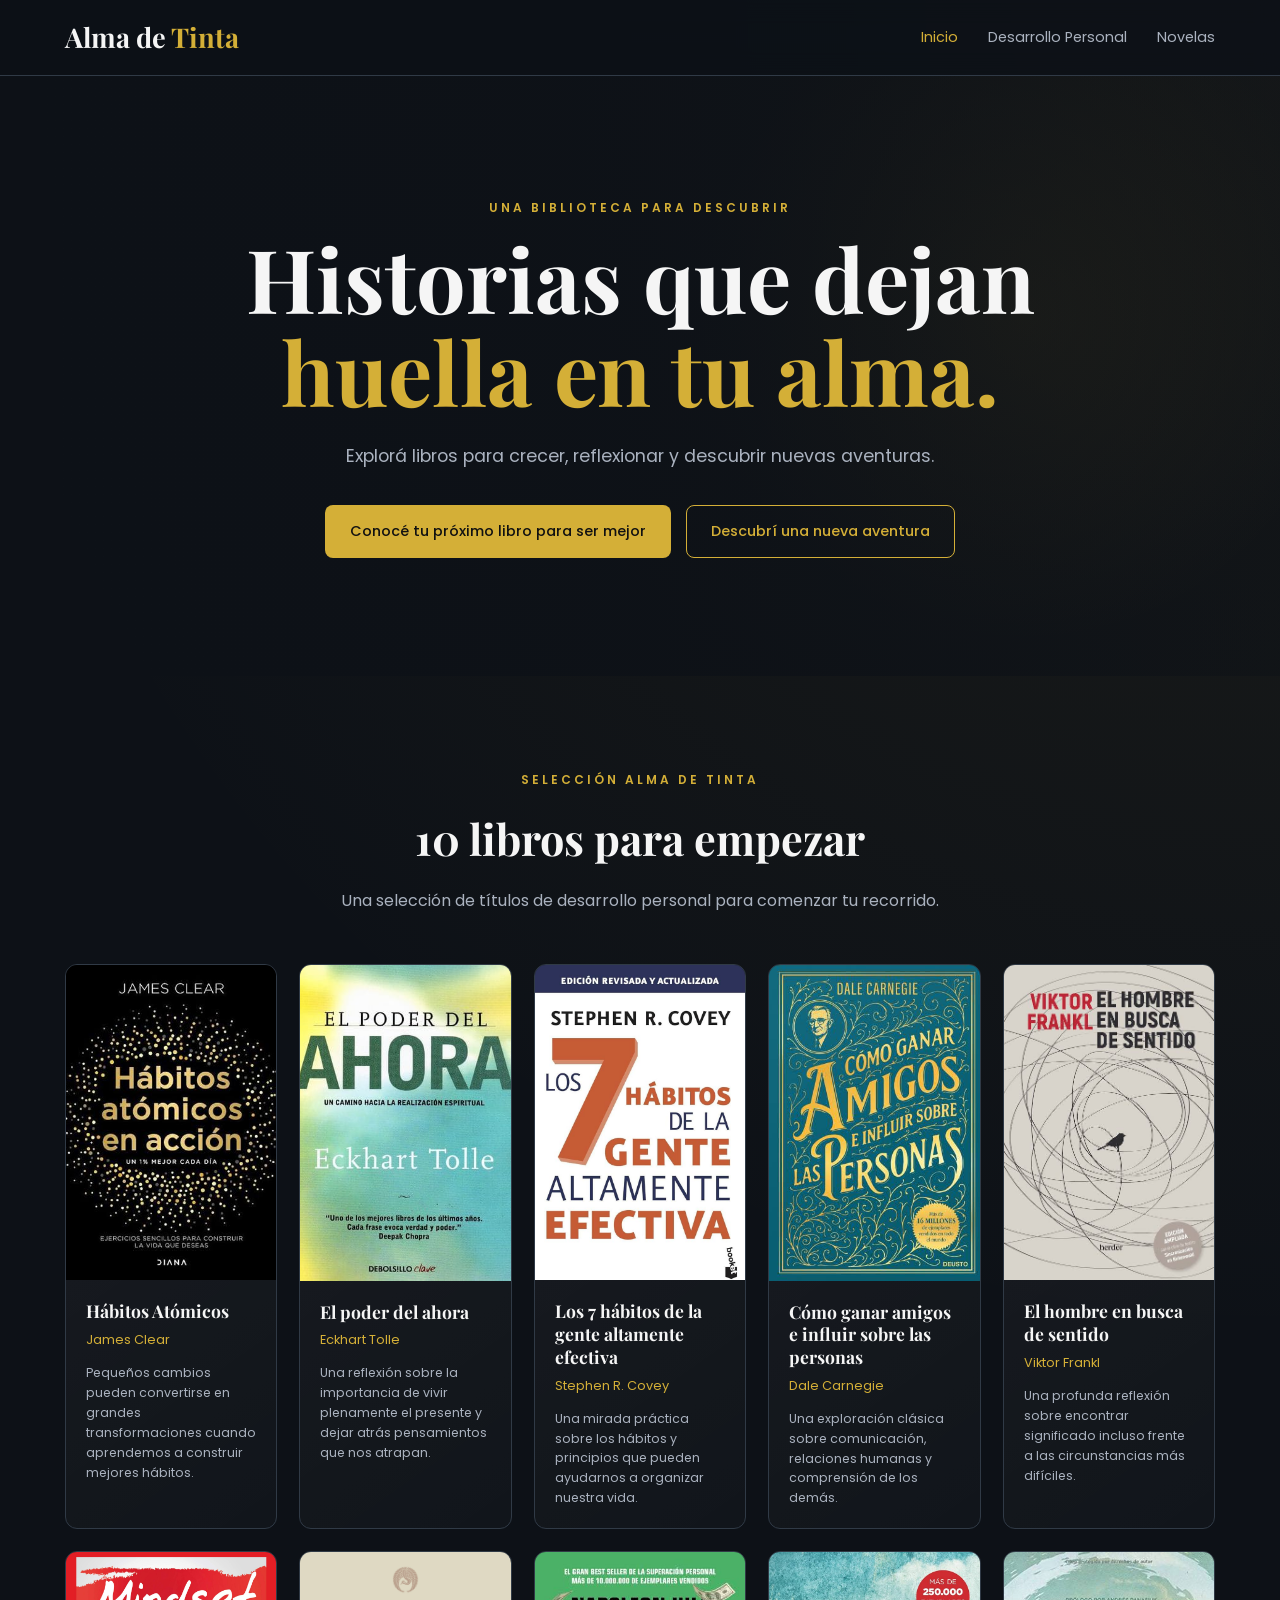
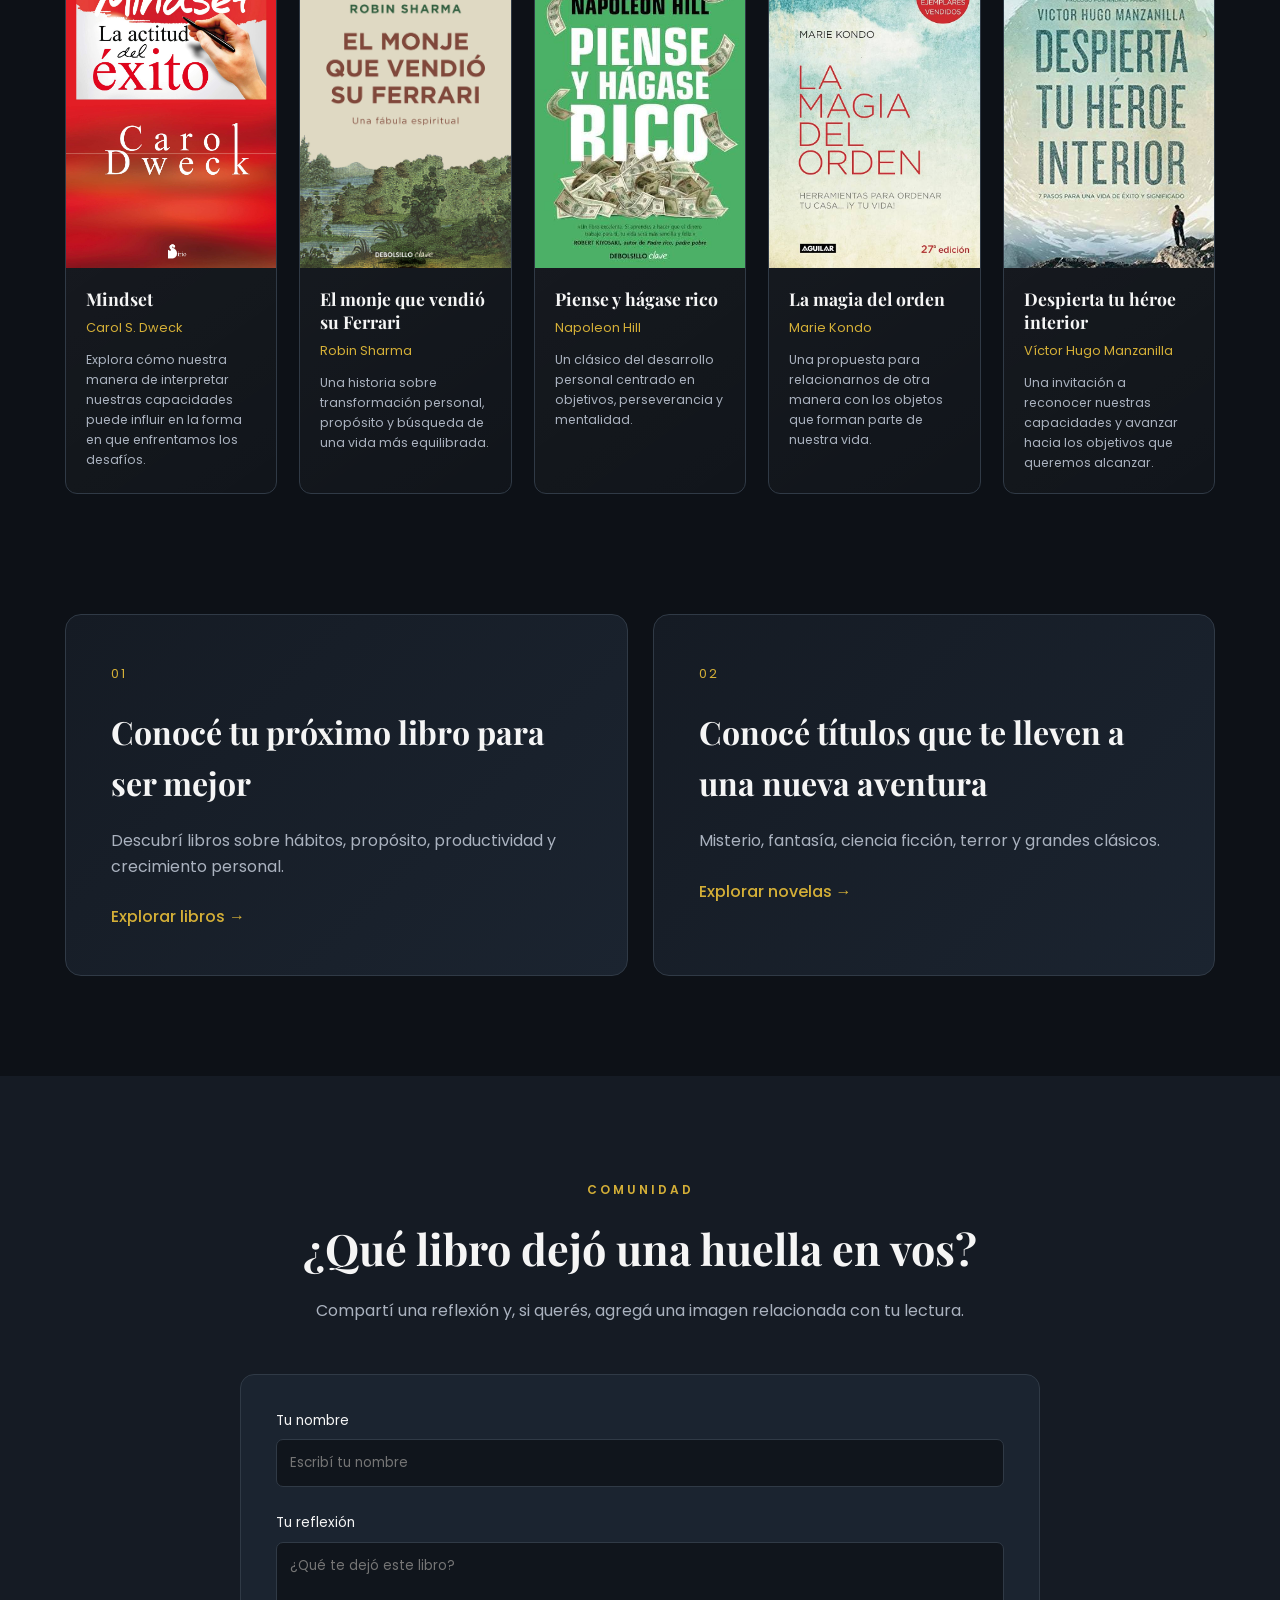
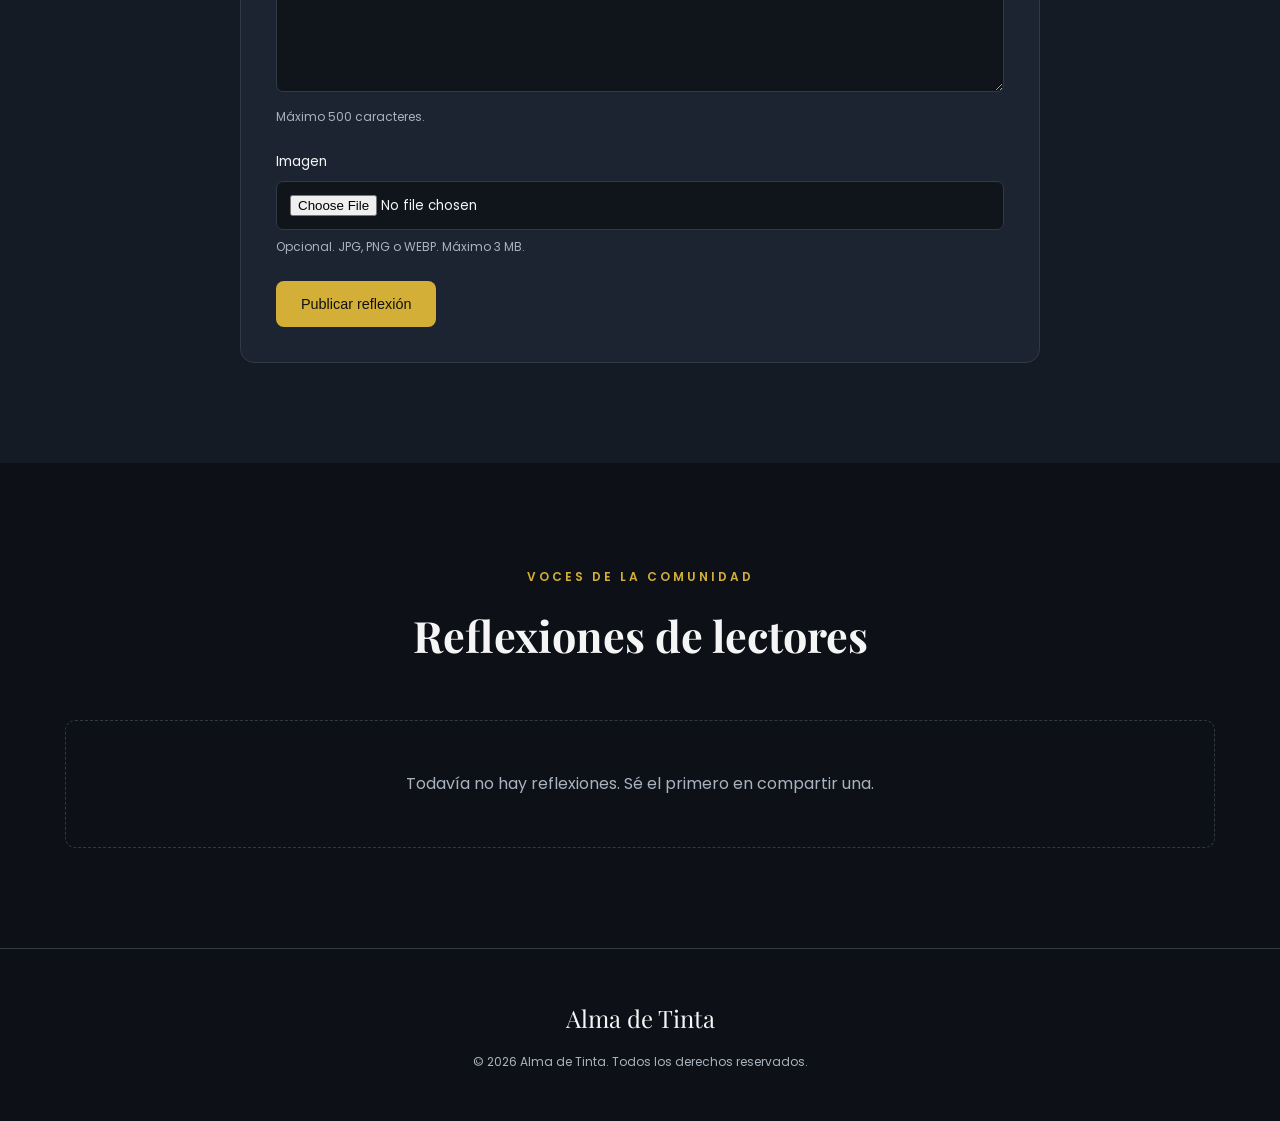
==== commit 9d8e63a0: "Update index.html" ====
--- a/index.html
+++ b/index.html
@@ -4,19 +4,23 @@
     <meta charset="UTF-8">
     <meta name="viewport" content="width=device-width, initial-scale=1.0">
     <title>Alma de Tinta | Inicio</title>
+
+    <!-- Fuentes de Google Fonts necesarias para el CSS -->
+    <link rel="preconnect" href="https://fonts.googleapis.com">
+    <link rel="preconnect" href="https://fonts.gstatic.com" crossorigin>
+    <link href="https://fonts.googleapis.com/css2?family=Playfair+Display:wght@700&family=Poppins:wght@400;500;600&display=swap" rel="stylesheet">
+
     <link rel="stylesheet" href="css/style.css">
 </head>
 <body>
 
-    <header class="main-header">
-        <div class="container">
-            <a href="index.html" class="logo">Alma de Tinta</a>
-            <nav class="main-nav">
-                <ul>
-                    <li><a href="index.html" class="active">Inicio</a></li>
-                    <li><a href="desarrollo.html">Desarrollo Personal</a></li>
-                    <li><a href="novelas.html">Novelas</a></li>
-                </ul>
+    <header class="header">
+        <div class="container navbar">
+            <a href="index.html" class="logo">Alma de <span>Tinta</span></a>
+            <nav>
+                <a href="index.html" class="active">Inicio</a>
+                <a href="desarrollo.html">Desarrollo Personal</a>
+                <a href="novelas.html">Novelas</a>
             </nav>
         </div>
     </header>
@@ -214,9 +218,10 @@
         </section>
     </main>
 
-    <footer class="main-footer">
+    <footer class="footer">
         <div class="container">
-            <p>&copy; 2026 Alma de Tinta. Todos los derechos reservados.</p>
+            <p class="footer-logo">Alma de Tinta</p>
+            <p class="copyright">&copy; 2026 Alma de Tinta. Todos los derechos reservados.</p>
         </div>
     </footer>
 
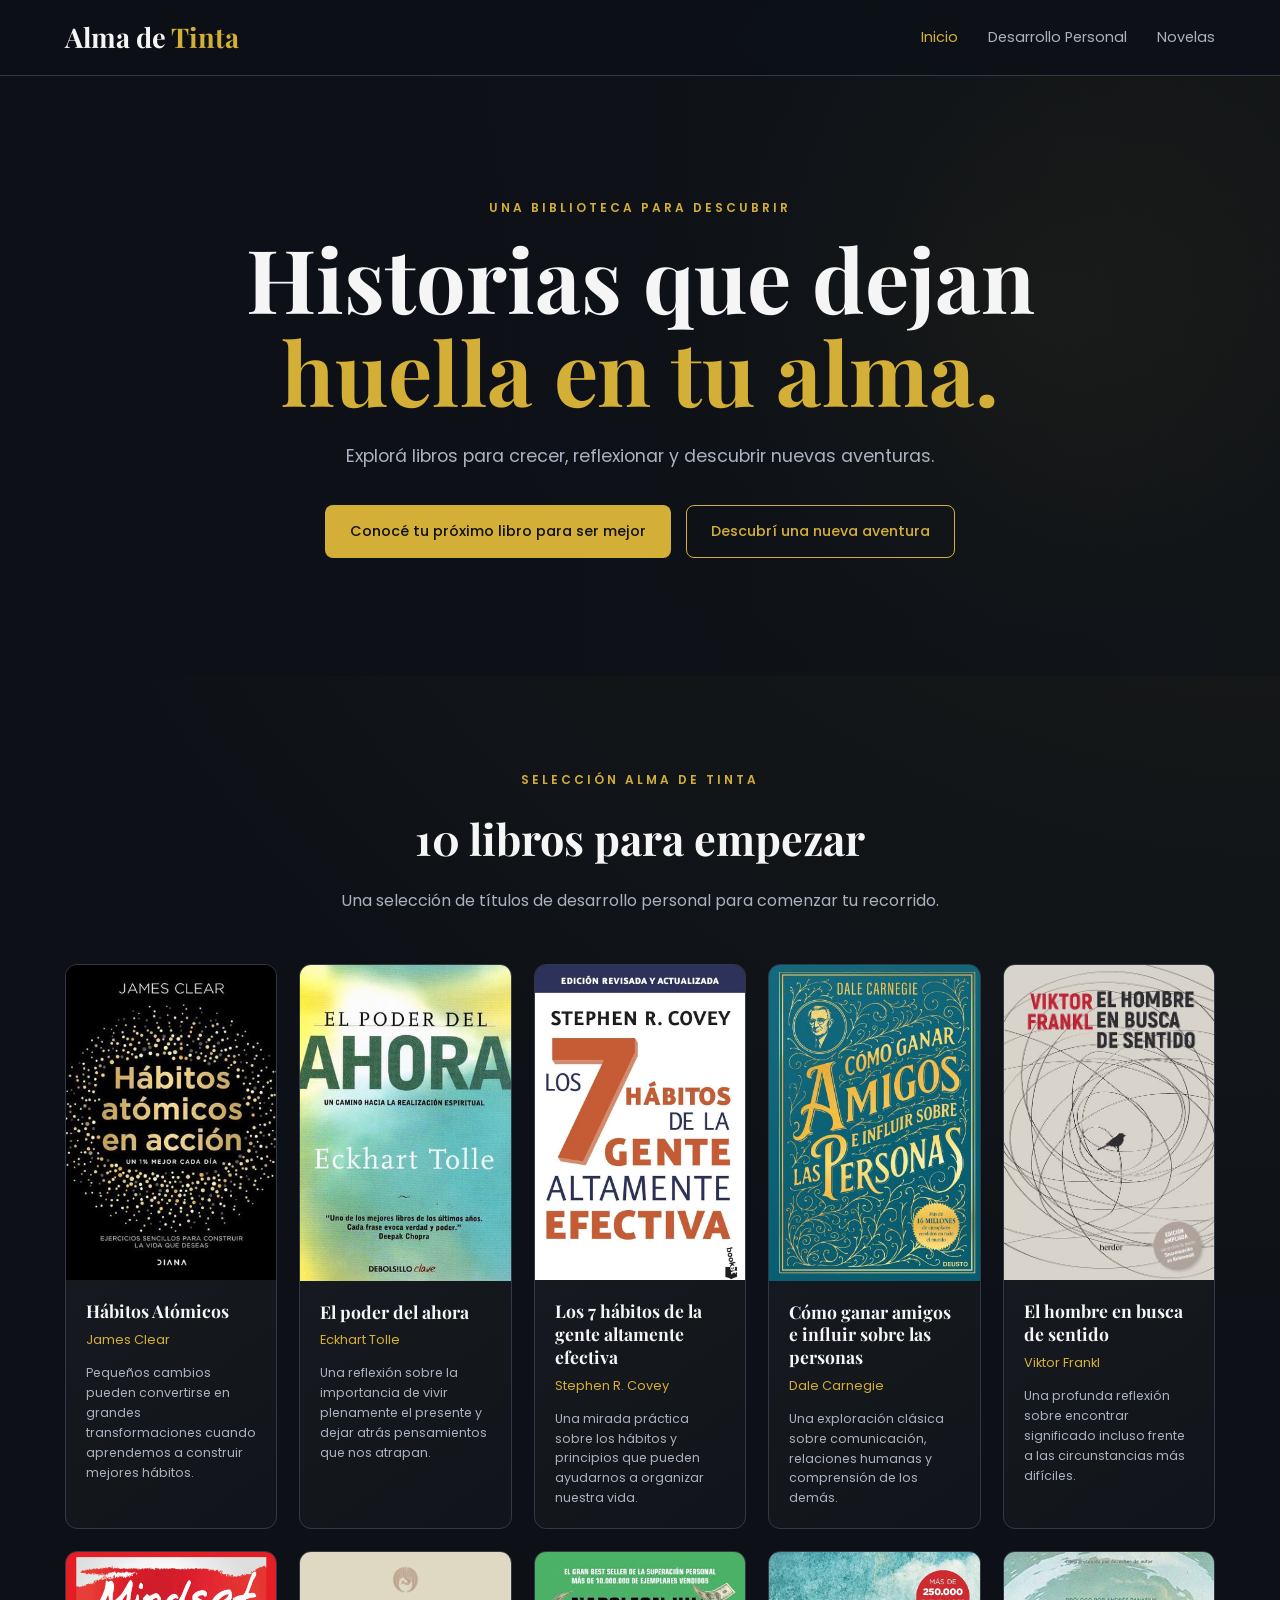
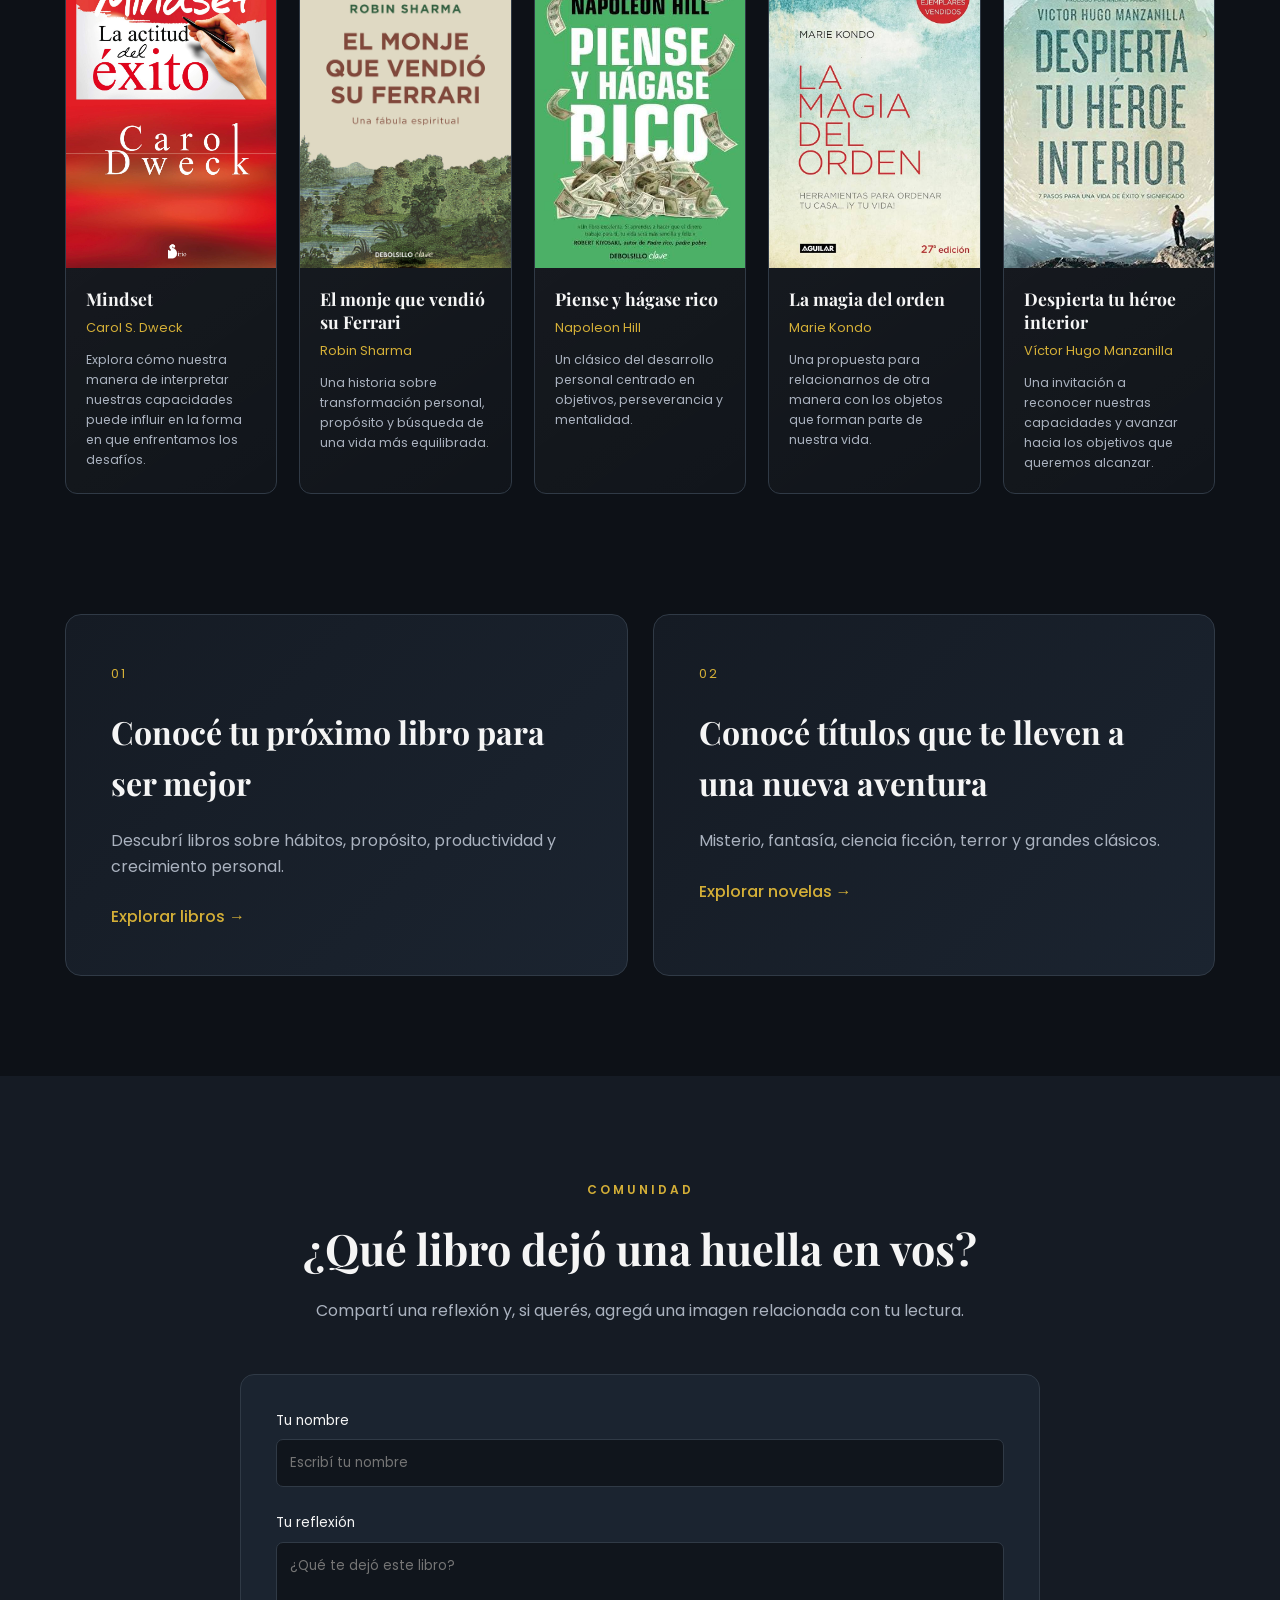
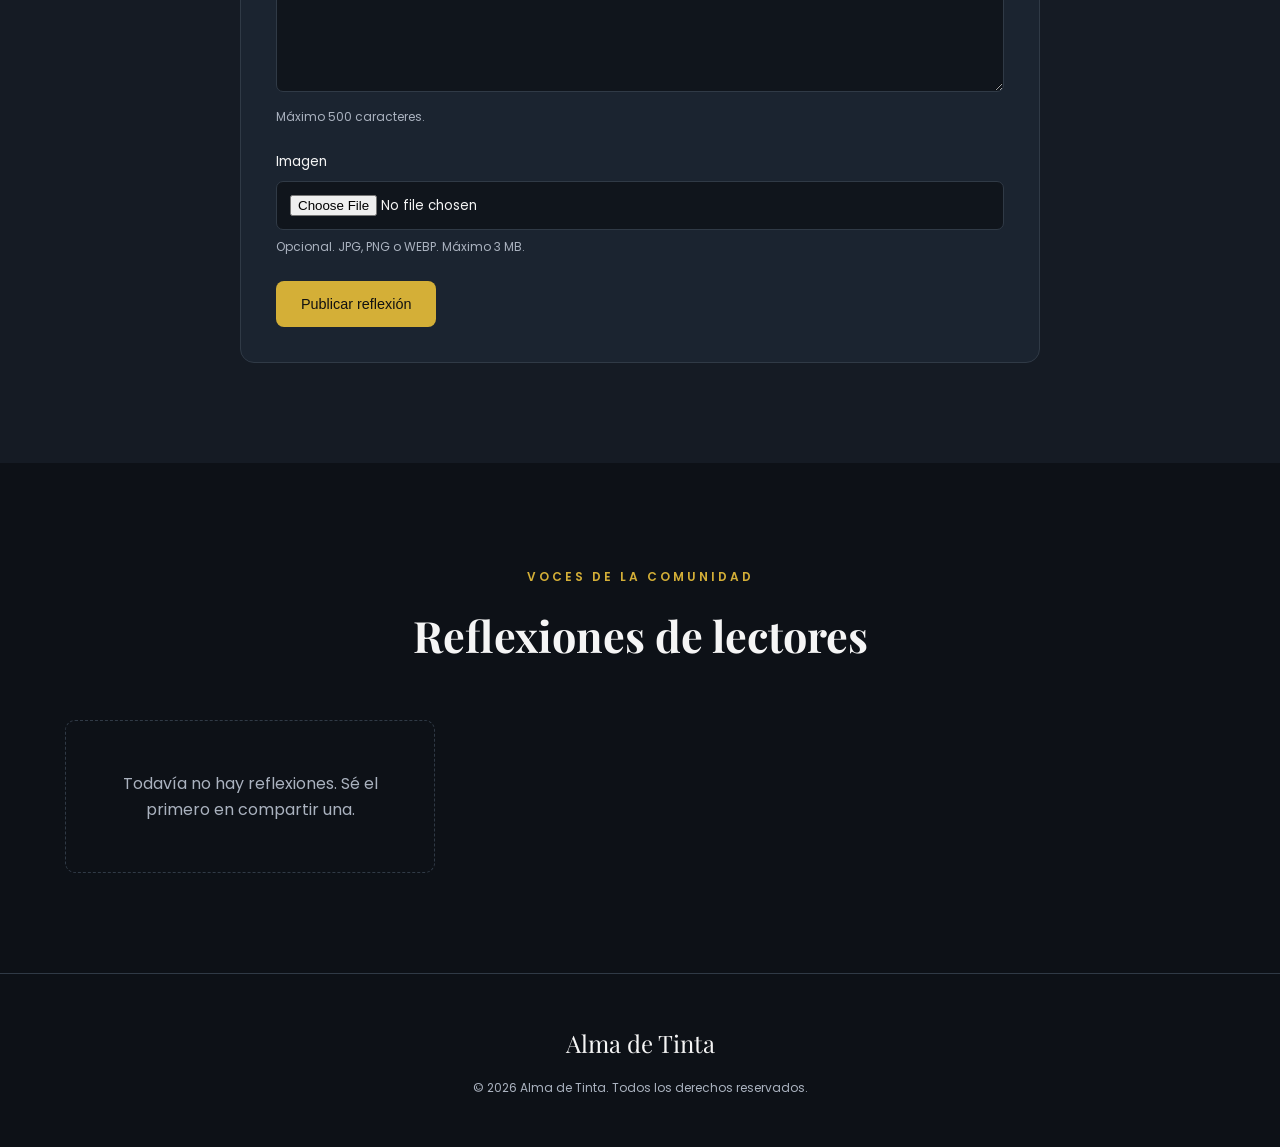
==== commit 53a8adf3: "Update index.html" ====
--- a/index.html
+++ b/index.html
@@ -38,6 +38,7 @@
             </div>
         </section>
 
+        <!-- SECCIÓN DE 10 LIBROS DE SELECCIÓN -->
         <section class="section">
             <div class="container">
                 <div class="section-heading">
@@ -70,7 +71,7 @@
 
                     <article class="book-card">
                         <div class="book-cover">
-                            <img src="img/portadas/7-habitos.jpg" alt="Los 7 hábitos de la gente altamente efectiva" onerror="this.src='https://placehold.co/400x600/1B2430/D4AF37?text=Portada';">
+                            <img src="img/portadas/7-habitos.jpg" alt="Los 7 hábitos de la gente highly efectiva" onerror="this.src='https://placehold.co/400x600/1B2430/D4AF37?text=Portada';">
                         </div>
                         <div class="book-info">
                             <h3>Los 7 hábitos de la gente altamente efectiva</h3>
@@ -166,18 +167,19 @@
                         <span class="discover-number">01</span>
                         <h2>Conocé tu próximo libro para ser mejor</h2>
                         <p>Descubrí libros sobre hábitos, propósito, productividad y crecimiento personal.</p>
-                        <span class="discover-link">Explorar libros →</span>
+                        <span class="discover-link">Explorar libros &rarr;</span>
                     </a>
                     <a href="novelas.html" class="discover-card">
                         <span class="discover-number">02</span>
                         <h2>Conocé títulos que te lleven a una nueva aventura</h2>
                         <p>Misterio, fantasía, ciencia ficción, terror y grandes clásicos.</p>
-                        <span class="discover-link">Explorar novelas →</span>
+                        <span class="discover-link">Explorar novelas &rarr;</span>
                     </a>
                 </div>
             </div>
         </section>
 
+        <!-- FORMULARIO DE COMENTARIOS -->
         <section class="comments-section">
             <div class="container narrow">
                 <div class="section-heading">
@@ -185,7 +187,7 @@
                     <h2>¿Qué libro dejó una huella en vos?</h2>
                     <p>Compartí una reflexión y, si querés, agregá una imagen relacionada con tu lectura.</p>
                 </div>
-                <form action="#" method="POST" class="comment-form">
+                <form class="comment-form" id="commentForm">
                     <div class="form-group">
                         <label for="nombre">Tu nombre</label>
                         <input type="text" id="nombre" name="nombre" maxlength="50" required placeholder="Escribí tu nombre">
@@ -205,14 +207,17 @@
             </div>
         </section>
 
+        <!-- CONTENEDOR DE REFLEXIONES PUBLICADAS -->
         <section class="published-comments">
             <div class="container">
                 <div class="section-heading">
                     <span class="eyebrow">VOCES DE LA COMUNIDAD</span>
                     <h2>Reflexiones de lectores</h2>
                 </div>
-                <div class="empty-comments">
-                    Todavía no hay reflexiones. Sé el primero en compartir una.
+                <div class="comments-grid" id="commentsGrid">
+                    <div class="empty-comments" id="emptyComments">
+                        Todavía no hay reflexiones. Sé el primero en compartir una.
+                    </div>
                 </div>
             </div>
         </section>
@@ -225,5 +230,7 @@
         </div>
     </footer>
 
+    <!-- VINCULACIÓN CON EL SCRIPT -->
+    <script src="js/comentarios.js"></script>
 </body>
 </html>
